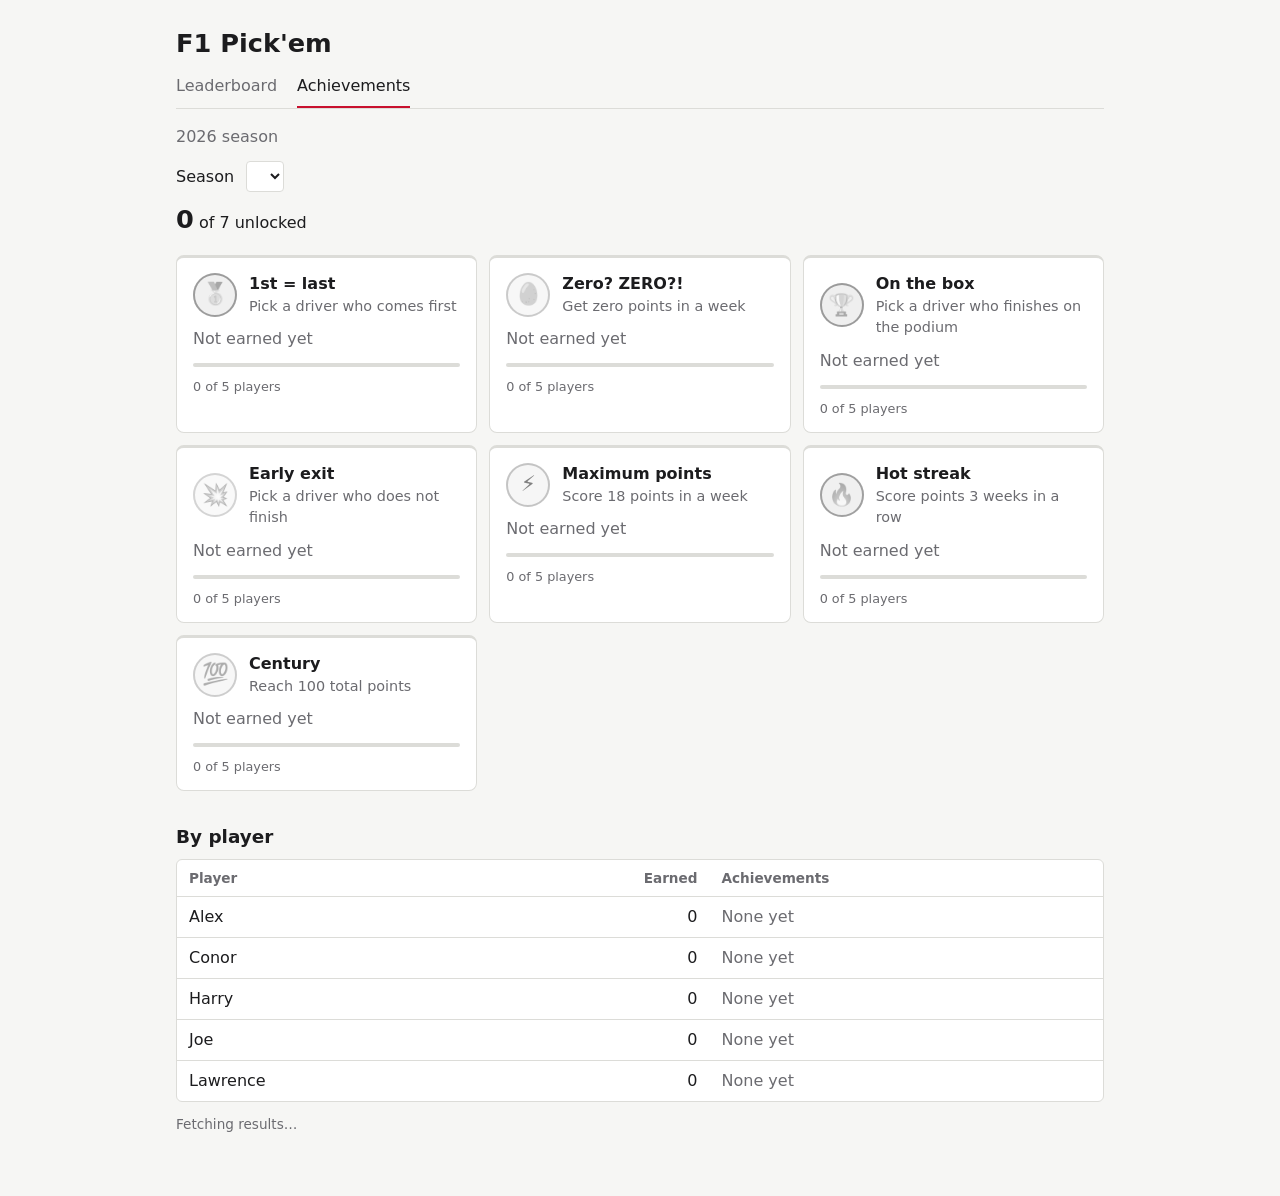
==== achievements.html @ 4f1bf13f "Add files via upload" ====
<!DOCTYPE html>
<html lang="en">
<head>
<meta charset="utf-8">
<meta name="viewport" content="width=device-width, initial-scale=1">
<title>F1 Pick'em Achievements</title>
<link rel="stylesheet" href="style.css">
</head>
<body>
<main>
  <h1>F1 Pick'em</h1>
  <nav>
    <a href="index.html">Leaderboard</a>
    <a href="achievements.html" aria-current="page">Achievements</a>
  </nav>
  <p class="sub" id="sub">Loading…</p>
  <div class="bar" id="bar" hidden>
    <label for="season">Season</label>
    <select id="season"></select>
  </div>

  <div class="summary" id="summary"></div>
  <div id="list"></div>

  <h2>By player</h2>
  <div class="wrap"><table id="byPlayer"></table></div>

  <p class="status" id="status"></p>
</main>

<script src="shared.js"></script>
<script>
let defs = [];
let lastList = '';
const hue = i => Math.round((i * 137.5) % 360);
const iconOf = d => esc(d.icon || (d.name || '?').trim().charAt(0).toUpperCase());

function render(model) {
  const evals = evaluateAchievements(model, defs);
  const total = model.players.length || 1;

  const counts = model.totals.map(t => ({
    player: t.player,
    mine: evals.filter(ev => ev.holders.some(h => h.player === t.player))
  }));
  const best = [...counts].sort((a, b) => b.mine.length - a.mine.length)[0];
  const unlocked = evals.filter(ev => ev.holders.length).length;

  $('summary').innerHTML = evals.length
    ? `<span><strong>${unlocked}</strong> of ${evals.length} unlocked</span>` +
      (best && best.mine.length ? `<span class="pending">Most achievements: ${esc(best.player)} (${best.mine.length})</span>` : '')
    : '';

  const listHtml = evals.length
    ? '<div class="cards">' + evals.map((ev, i) => {
        const n = ev.holders.length;
        const chips = ev.error
          ? `<span class="flag">${esc(ev.error)}</span>`
          : n
            ? ev.holders.map(h => `<span class="chip">${esc(h.player)}${h.at ? ` <small>${esc(h.at)}</small>` : ''}</span>`).join('')
            : '<span class="pending">Not earned yet</span>';
        return `<article class="card ${n ? '' : 'locked'}" style="--h:${hue(i)};--i:${i}">` +
          `<div class="card-top"><div class="badge" aria-hidden="true">${iconOf(ev.def)}</div>` +
          `<div><h3>${esc(ev.def.name)}</h3><p>${esc(ev.def.description || '')}</p></div></div>` +
          `<div class="chips">${chips}</div>` +
          `<div class="meter" aria-hidden="true"><i style="width:${(n / total * 100).toFixed(0)}%"></i></div>` +
          `<div class="meta">${n} of ${total} players</div></article>`;
      }).join('') + '</div>'
    : `<p class="empty">No achievements yet. Add rows to ${FILES.achievements}.</p>`;
  // Only touch the cards when they changed, so progressive loading doesn't replay the entrance.
  if (listHtml !== lastList) { $('list').innerHTML = listHtml; lastList = listHtml; }
  setTimeout(() => document.body.classList.add('seen'), 1000);

  $('byPlayer').innerHTML =
    '<thead><tr><th>Player</th><th class="num">Earned</th><th>Achievements</th></tr></thead><tbody>' +
    counts.map(c =>
      `<tr><td>${esc(c.player)}</td><td class="num">${c.mine.length}</td>` +
      `<td class="chipcell">${c.mine.length ? c.mine.map(ev => `<span class="mini" title="${esc(ev.def.name)}">${iconOf(ev.def)}</span>`).join('') : '<span class="pending">None yet</span>'}</td></tr>`
    ).join('') + '</tbody>';
}

(async function init() {
  try {
    const data = await loadData(['achievements']);
    defs = data.achievements;
    initSeasonSelect(data.picks, season => {
      $('sub').textContent = season + ' season';
      runSeason(season, data, render, setStatus);
    });
  } catch (e) { showFatal(e); }
})();
</script>
</body>
</html>
---- style.css ----
:root {
  --bg: #f6f6f4; --panel: #ffffff; --text: #1c1c1e; --muted: #6b6b70;
  --line: #dcdcd8; --accent: #c8102e; --warn: #9a6700; --warn-bg: #fff4d6; --chip: #eeeeea;
  --good: #1a7f37; --bad: #c62828; --max: #7b3fe4;
}
@media (prefers-color-scheme: dark) {
  :root {
    --bg: #151517; --panel: #1e1e21; --text: #ececee; --muted: #9a9aa0;
    --line: #333338; --accent: #ff4d63; --warn: #f0c040; --warn-bg: #3a3118; --chip: #2a2a2e;
    --good: #4cc26b; --bad: #ff6b6b; --max: #b794f6;
  }
}
* { box-sizing: border-box; }
body { margin: 0; background: var(--bg); color: var(--text);
  font: 16px/1.5 system-ui, -apple-system, "Segoe UI", Roboto, sans-serif; }
main { max-width: 960px; margin: 0 auto; padding: 24px 16px 48px; }
h1 { font-size: 1.6rem; margin: 0 0 4px; }
h2 { font-size: 1.15rem; margin: 32px 0 8px; }
.sub { color: var(--muted); margin: 0 0 12px; }
.hint { color: var(--muted); font-size: .9rem; margin: 0 0 8px; }
:focus-visible { outline: 2px solid var(--accent); outline-offset: 2px; }

nav { display: flex; gap: 20px; margin: 0 0 16px; border-bottom: 1px solid var(--line); }
nav a { padding: 8px 0; color: var(--muted); text-decoration: none; border-bottom: 2px solid transparent; }
nav a[aria-current="page"] { color: var(--text); border-bottom-color: var(--accent); }

.bar { display: flex; gap: 12px; align-items: center; flex-wrap: wrap; margin-bottom: 8px; }
select { font: inherit; padding: 4px 8px; background: var(--panel); color: var(--text);
  border: 1px solid var(--line); border-radius: 4px; }

.wrap { overflow-x: auto; background: var(--panel); border: 1px solid var(--line); border-radius: 6px; }
table { border-collapse: collapse; width: 100%; }
th, td { padding: 8px 12px; text-align: left; border-bottom: 1px solid var(--line); white-space: nowrap; }
tr:last-child td { border-bottom: 0; }
th { font-weight: 600; color: var(--muted); font-size: .85rem; }
th small { display: block; font-weight: 400; }
td.num, th.num { text-align: right; font-variant-numeric: tabular-nums; }
td.rank { width: 3rem; color: var(--muted); }
.lead td { font-weight: 600; }
.lead td.rank { color: var(--accent); }
th.player, td.player { position: sticky; left: 0; background: var(--panel); }

.cell .drv { font-weight: 600; }
.cell .pts { color: var(--muted); margin-left: 6px; font-variant-numeric: tabular-nums; }
.cell .pts.pts-pos { color: var(--good); font-weight: 600; }
.cell .pts.pts-zero { color: var(--bad); font-weight: 600; }
.cell .pts.pts-max { color: var(--max); font-weight: 700; }
.pending { color: var(--muted); }
.flag { background: var(--warn-bg); color: var(--warn); border-radius: 3px; padding: 0 4px; font-size: .85rem; }
.tag { background: var(--chip); color: var(--muted); border-radius: 3px; padding: 0 4px; font-size: .8rem; margin-left: 4px; }
.status { color: var(--muted); font-size: .85rem; margin-top: 12px; }
.error { color: var(--accent); }
.empty { color: var(--muted); padding: 12px; margin: 0; }

.chart { padding: 8px 4px 0; }
.chart svg { display: block; width: 100%; min-width: 560px; height: auto; }
.chart text { fill: var(--muted); font-size: 12px; }
.chart .grid { stroke: var(--line); stroke-width: 1; }
.chart .line { fill: none; stroke-width: 2; }
.legend { display: flex; flex-wrap: wrap; gap: 4px 8px; padding: 4px 12px 12px; }
.legend button { font: inherit; font-size: .9rem; display: inline-flex; align-items: center; gap: 6px;
  background: none; color: var(--text); border: 1px solid var(--line); border-radius: 4px; padding: 2px 8px; cursor: pointer; }
.legend button[aria-pressed="false"] { opacity: .45; text-decoration: line-through; }
.legend i { width: 10px; height: 10px; border-radius: 50%; display: inline-block; }

.summary { display: flex; flex-wrap: wrap; align-items: baseline; gap: 4px 24px; margin: 0 0 16px; }
.summary strong { font-size: 1.6rem; font-variant-numeric: tabular-nums; }
.cards { display: grid; grid-template-columns: repeat(auto-fill, minmax(260px, 1fr)); gap: 12px; }
.card { --c: hsl(var(--h) 65% 48%); display: flex; flex-direction: column; gap: 10px; padding: 14px 16px;
  background: var(--panel); border: 1px solid var(--line); border-top: 3px solid var(--c); border-radius: 8px;
  transition: transform .15s ease; animation: rise .4s ease backwards; animation-delay: calc(var(--i) * 40ms); }
.card:hover { transform: translateY(-2px); }
.card.locked { border-top-color: var(--line); }
.card.locked .badge { filter: grayscale(1); opacity: .55; }
.card-top { display: flex; gap: 12px; align-items: center; }
.card h3 { margin: 0; font-size: 1rem; }
.card p { margin: 0; color: var(--muted); font-size: .9rem; }
.badge { flex: none; width: 44px; height: 44px; border-radius: 50%; display: grid; place-items: center; font-size: 1.35rem;
  background: color-mix(in srgb, var(--c) 16%, transparent); box-shadow: inset 0 0 0 2px var(--c); }
.meter { height: 4px; border-radius: 2px; background: var(--line); overflow: hidden; }
.meter i { display: block; height: 100%; background: var(--c); }
.meta { color: var(--muted); font-size: .8rem; }
.chips { display: flex; flex-wrap: wrap; gap: 6px; min-height: 1.6rem; }
.chip { background: var(--chip); border-radius: 12px; padding: 1px 10px; font-size: .9rem; }
.chip small { color: var(--muted); }
td.chipcell { white-space: normal; }
.mini { display: inline-grid; place-items: center; width: 28px; height: 28px; margin-right: 4px; border-radius: 50%;
  background: var(--chip); font-size: .95rem; }
@keyframes rise { from { opacity: 0; transform: translateY(6px); } to { opacity: 1; transform: none; } }
body.seen .card { animation: none; }
@media (prefers-reduced-motion: reduce) { .card { animation: none; transition: none; } }
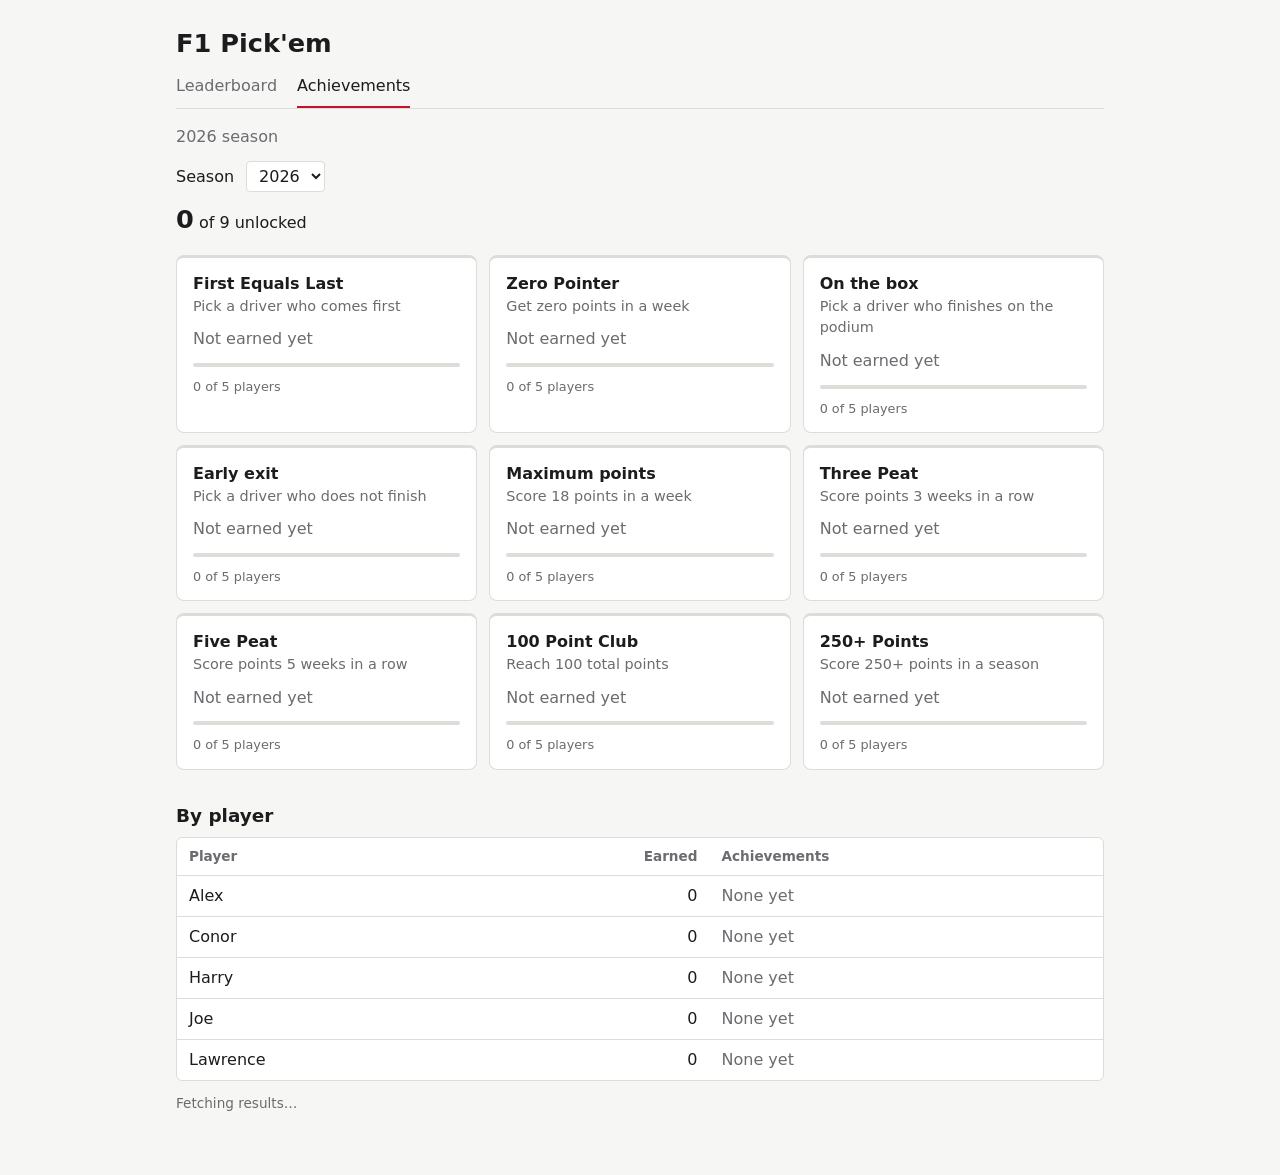
==== commit fde2039e: "Add files via upload" ====
--- a/achievements.html
+++ b/achievements.html
@@ -33,7 +33,6 @@
 let defs = [];
 let lastList = '';
 const hue = i => Math.round((i * 137.5) % 360);
-const iconOf = d => esc(d.icon || (d.name || '?').trim().charAt(0).toUpperCase());
 
 function render(model) {
   const evals = evaluateAchievements(model, defs);
@@ -60,8 +59,7 @@
             ? ev.holders.map(h => `<span class="chip">${esc(h.player)}${h.at ? ` <small>${esc(h.at)}</small>` : ''}</span>`).join('')
             : '<span class="pending">Not earned yet</span>';
         return `<article class="card ${n ? '' : 'locked'}" style="--h:${hue(i)};--i:${i}">` +
-          `<div class="card-top"><div class="badge" aria-hidden="true">${iconOf(ev.def)}</div>` +
-          `<div><h3>${esc(ev.def.name)}</h3><p>${esc(ev.def.description || '')}</p></div></div>` +
+          `<div><h3>${esc(ev.def.name)}</h3><p>${esc(ev.def.description || '')}</p></div>` +
           `<div class="chips">${chips}</div>` +
           `<div class="meter" aria-hidden="true"><i style="width:${(n / total * 100).toFixed(0)}%"></i></div>` +
           `<div class="meta">${n} of ${total} players</div></article>`;
@@ -75,7 +73,7 @@
     '<thead><tr><th>Player</th><th class="num">Earned</th><th>Achievements</th></tr></thead><tbody>' +
     counts.map(c =>
       `<tr><td>${esc(c.player)}</td><td class="num">${c.mine.length}</td>` +
-      `<td class="chipcell">${c.mine.length ? c.mine.map(ev => `<span class="mini" title="${esc(ev.def.name)}">${iconOf(ev.def)}</span>`).join('') : '<span class="pending">None yet</span>'}</td></tr>`
+      `<td class="chipcell">${c.mine.length ? c.mine.map(ev => `<span class="chip">${esc(ev.def.name)}</span>`).join(' ') : '<span class="pending">None yet</span>'}</td></tr>`
     ).join('') + '</tbody>';
 }
 
--- a/style.css
+++ b/style.css
@@ -41,13 +41,15 @@
 th.player, td.player { position: sticky; left: 0; background: var(--panel); }
 
 .cell .drv { font-weight: 600; }
-.cell .pts { color: var(--muted); margin-left: 6px; font-variant-numeric: tabular-nums; }
-.cell .pts.pts-pos { color: var(--good); font-weight: 600; }
-.cell .pts.pts-zero { color: var(--bad); font-weight: 600; }
-.cell .pts.pts-max { color: var(--max); font-weight: 700; }
+.cellrow { display: flex; align-items: center; gap: 6px; }
+.pill { display: inline-block; min-width: 2rem; padding: 0 8px; text-align: center; line-height: 1.5; border-radius: 10px;
+  font-size: .85rem; font-variant-numeric: tabular-nums; color: var(--muted); background: var(--chip); }
+.pill.pts-pos { color: var(--good); font-weight: 600; background: color-mix(in srgb, var(--good) 15%, transparent); }
+.pill.pts-zero { color: var(--bad); font-weight: 600; background: color-mix(in srgb, var(--bad) 15%, transparent); }
+.pill.pts-max { color: var(--max); font-weight: 700; background: color-mix(in srgb, var(--max) 18%, transparent); }
 .pending { color: var(--muted); }
 .flag { background: var(--warn-bg); color: var(--warn); border-radius: 3px; padding: 0 4px; font-size: .85rem; }
-.tag { background: var(--chip); color: var(--muted); border-radius: 3px; padding: 0 4px; font-size: .8rem; margin-left: 4px; }
+.tag { color: var(--muted); border: 1px solid var(--line); border-radius: 4px; padding: 0 5px; font-size: .75rem; line-height: 1.4; }
 .status { color: var(--muted); font-size: .85rem; margin-top: 12px; }
 .error { color: var(--accent); }
 .empty { color: var(--muted); padding: 12px; margin: 0; }
@@ -71,12 +73,8 @@
   transition: transform .15s ease; animation: rise .4s ease backwards; animation-delay: calc(var(--i) * 40ms); }
 .card:hover { transform: translateY(-2px); }
 .card.locked { border-top-color: var(--line); }
-.card.locked .badge { filter: grayscale(1); opacity: .55; }
-.card-top { display: flex; gap: 12px; align-items: center; }
 .card h3 { margin: 0; font-size: 1rem; }
 .card p { margin: 0; color: var(--muted); font-size: .9rem; }
-.badge { flex: none; width: 44px; height: 44px; border-radius: 50%; display: grid; place-items: center; font-size: 1.35rem;
-  background: color-mix(in srgb, var(--c) 16%, transparent); box-shadow: inset 0 0 0 2px var(--c); }
 .meter { height: 4px; border-radius: 2px; background: var(--line); overflow: hidden; }
 .meter i { display: block; height: 100%; background: var(--c); }
 .meta { color: var(--muted); font-size: .8rem; }
@@ -84,8 +82,6 @@
 .chip { background: var(--chip); border-radius: 12px; padding: 1px 10px; font-size: .9rem; }
 .chip small { color: var(--muted); }
 td.chipcell { white-space: normal; }
-.mini { display: inline-grid; place-items: center; width: 28px; height: 28px; margin-right: 4px; border-radius: 50%;
-  background: var(--chip); font-size: .95rem; }
 @keyframes rise { from { opacity: 0; transform: translateY(6px); } to { opacity: 1; transform: none; } }
 body.seen .card { animation: none; }
 @media (prefers-reduced-motion: reduce) { .card { animation: none; transition: none; } }
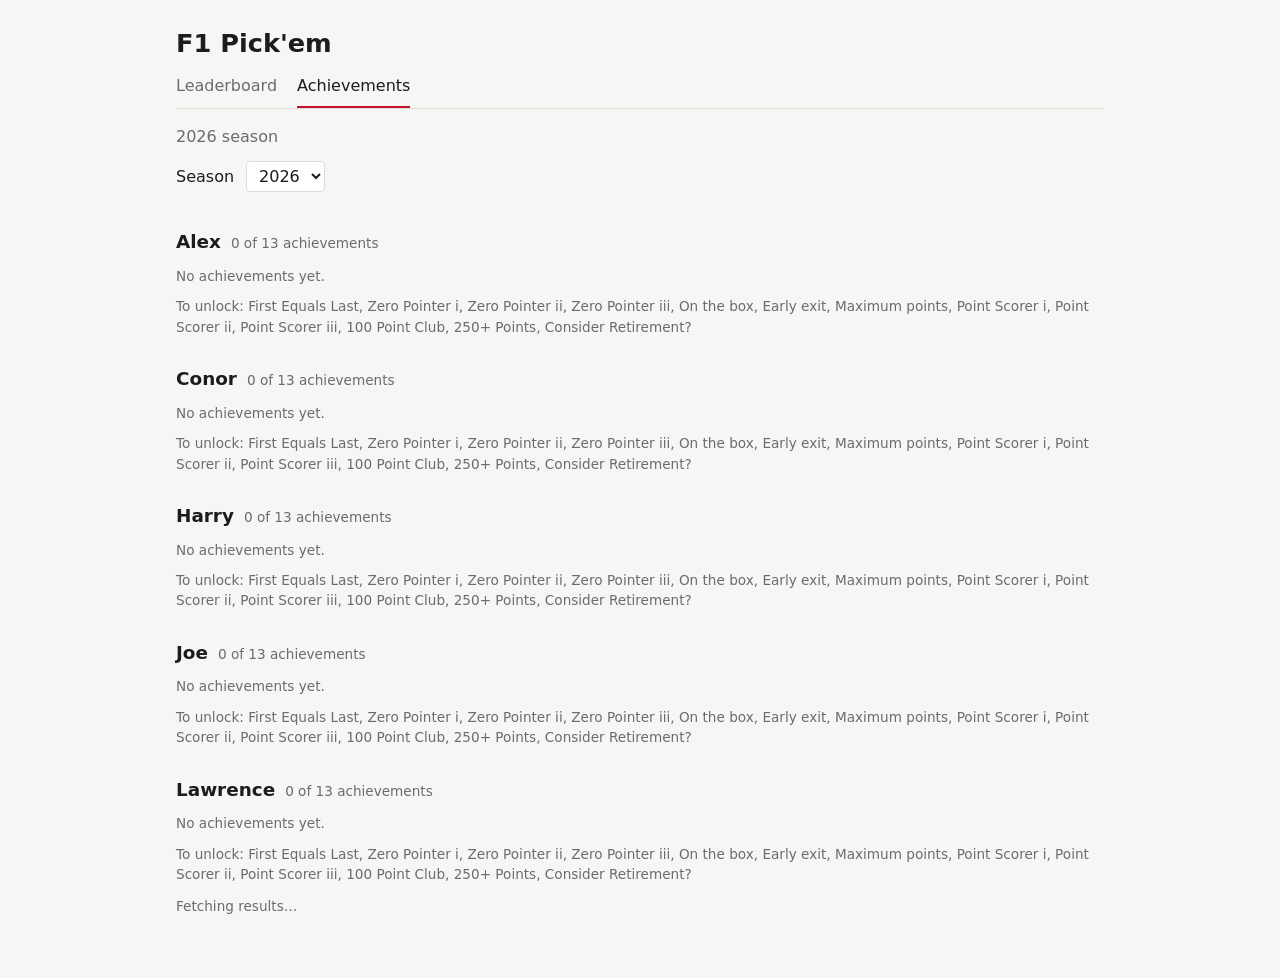
==== commit cc7409ac: "Add files via upload" ====
--- a/achievements.html
+++ b/achievements.html
@@ -22,9 +22,6 @@
   <div class="summary" id="summary"></div>
   <div id="list"></div>
 
-  <h2>By player</h2>
-  <div class="wrap"><table id="byPlayer"></table></div>
-
   <p class="status" id="status"></p>
 </main>
 
@@ -32,49 +29,57 @@
 <script>
 let defs = [];
 let lastList = '';
-const hue = i => Math.round((i * 137.5) % 360);
+
+// Tiers: rows whose names end in a numeral ("First Equals Last I", "... II") form one group, in CSV order.
+// An optional "group" column in achievements.csv overrides this.
+const groupOf = d => (d.group || d.name.replace(/\s+(?:[IVX]{1,6}|\d{1,2})$/, '')).trim();
+const tierClass = (idx, size) => size < 2 ? '' : 'tier-' + Math.min(idx + 1, 4);
 
 function render(model) {
   const evals = evaluateAchievements(model, defs);
-  const total = model.players.length || 1;
+  const groups = new Map();
+  evals.forEach(ev => {
+    const g = groupOf(ev.def);
+    if (!groups.has(g)) groups.set(g, []);
+    groups.get(g).push(ev);
+  });
+  const list = [...groups.entries()].map(([name, tiers]) => ({ name, tiers }));
 
-  const counts = model.totals.map(t => ({
-    player: t.player,
-    mine: evals.filter(ev => ev.holders.some(h => h.player === t.player))
-  }));
-  const best = [...counts].sort((a, b) => b.mine.length - a.mine.length)[0];
-  const unlocked = evals.filter(ev => ev.holders.length).length;
+  // Key to the tier colours
+  const maxTiers = Math.min(4, Math.max(1, ...list.map(g => g.tiers.length)));
+  let key = '';
+  if (maxTiers > 1) {
+    for (let t = 1; t <= maxTiers; t++) key += `<span class="key"><i style="background:var(--tier-${t})"></i>Tier ${t}${t === 4 && list.some(g => g.tiers.length > 4) ? '+' : ''}</span>`;
+    if (list.some(g => g.tiers.length === 1)) key += '<span class="key"><i style="background:var(--tier-single)"></i>No tiers</span>';
+  }
+  const errors = evals.filter(ev => ev.error).map(ev => `<span class="flag">${esc(ev.def.name)}: ${esc(ev.error)}</span>`).join('');
+  $('summary').innerHTML = key + errors;
 
-  $('summary').innerHTML = evals.length
-    ? `<span><strong>${unlocked}</strong> of ${evals.length} unlocked</span>` +
-      (best && best.mine.length ? `<span class="pending">Most achievements: ${esc(best.player)} (${best.mine.length})</span>` : '')
-    : '';
+  const html = list.length
+    ? model.totals.map(t => {
+        const earned = [], todo = [];
+        list.forEach(g => {
+          let top = -1;
+          g.tiers.forEach((ev, i) => { if (ev.holders.some(h => h.player === t.player)) top = i; });
+          if (top < 0) todo.push(g.name);
+          else earned.push({ g, top, ev: g.tiers[top], at: g.tiers[top].holders.find(h => h.player === t.player).at });
+        });
+        const cards = earned.map((e, i) => {
+          const size = e.g.tiers.length;
+          return `<article class="card ${tierClass(e.top, size)}" style="--i:${i}">` +
+            `<h3>${esc(e.ev.def.name)}</h3><p>${esc(e.ev.def.description || '')}</p>` +
+            `<div class="meta">${size > 1 ? `Tier ${e.top + 1} of ${size}` : 'Earned'}${e.at ? ` · ${esc(e.at)}` : ''}</div></article>`;
+        }).join('');
+        return `<section class="player-block"><h2>${esc(t.player)}<small>${earned.length} of ${list.length} achievements</small></h2>` +
+          (cards ? `<div class="cards">${cards}</div>` : '<p class="todo">No achievements yet.</p>') +
+          (todo.length ? `<p class="todo">To unlock: ${todo.map(esc).join(', ')}</p>` : '') +
+          '</section>';
+      }).join('')
+    : `<p class="empty">No achievements yet. Add rows to ${FILES.achievements}.</p>`;
 
-  const listHtml = evals.length
-    ? '<div class="cards">' + evals.map((ev, i) => {
-        const n = ev.holders.length;
-        const chips = ev.error
-          ? `<span class="flag">${esc(ev.error)}</span>`
-          : n
-            ? ev.holders.map(h => `<span class="chip">${esc(h.player)}${h.at ? ` <small>${esc(h.at)}</small>` : ''}</span>`).join('')
-            : '<span class="pending">Not earned yet</span>';
-        return `<article class="card ${n ? '' : 'locked'}" style="--h:${hue(i)};--i:${i}">` +
-          `<div><h3>${esc(ev.def.name)}</h3><p>${esc(ev.def.description || '')}</p></div>` +
-          `<div class="chips">${chips}</div>` +
-          `<div class="meter" aria-hidden="true"><i style="width:${(n / total * 100).toFixed(0)}%"></i></div>` +
-          `<div class="meta">${n} of ${total} players</div></article>`;
-      }).join('') + '</div>'
-    : `<p class="empty">No achievements yet. Add rows to ${FILES.achievements}.</p>`;
   // Only touch the cards when they changed, so progressive loading doesn't replay the entrance.
-  if (listHtml !== lastList) { $('list').innerHTML = listHtml; lastList = listHtml; }
+  if (html !== lastList) { $('list').innerHTML = html; lastList = html; }
   setTimeout(() => document.body.classList.add('seen'), 1000);
-
-  $('byPlayer').innerHTML =
-    '<thead><tr><th>Player</th><th class="num">Earned</th><th>Achievements</th></tr></thead><tbody>' +
-    counts.map(c =>
-      `<tr><td>${esc(c.player)}</td><td class="num">${c.mine.length}</td>` +
-      `<td class="chipcell">${c.mine.length ? c.mine.map(ev => `<span class="chip">${esc(ev.def.name)}</span>`).join(' ') : '<span class="pending">None yet</span>'}</td></tr>`
-    ).join('') + '</tbody>';
 }
 
 (async function init() {
@@ -83,6 +88,7 @@
     defs = data.achievements;
     initSeasonSelect(data.picks, season => {
       $('sub').textContent = season + ' season';
+      lastList = '';
       runSeason(season, data, render, setStatus);
     });
   } catch (e) { showFatal(e); }
--- a/style.css
+++ b/style.css
@@ -2,12 +2,14 @@
   --bg: #f6f6f4; --panel: #ffffff; --text: #1c1c1e; --muted: #6b6b70;
   --line: #dcdcd8; --accent: #c8102e; --warn: #9a6700; --warn-bg: #fff4d6; --chip: #eeeeea;
   --good: #1a7f37; --bad: #c62828; --max: #7b3fe4;
+  --tier-1: #b8743a; --tier-2: #7d8791; --tier-3: #c9971a; --tier-4: #2a9fd6; --tier-single: #5b6cff;
 }
 @media (prefers-color-scheme: dark) {
   :root {
     --bg: #151517; --panel: #1e1e21; --text: #ececee; --muted: #9a9aa0;
     --line: #333338; --accent: #ff4d63; --warn: #f0c040; --warn-bg: #3a3118; --chip: #2a2a2e;
     --good: #4cc26b; --bad: #ff6b6b; --max: #b794f6;
+    --tier-1: #d08a52; --tier-2: #aeb6bf; --tier-3: #e3b341; --tier-4: #4cc2f0; --tier-single: #8c98ff;
   }
 }
 * { box-sizing: border-box; }
@@ -65,23 +67,25 @@
 .legend button[aria-pressed="false"] { opacity: .45; text-decoration: line-through; }
 .legend i { width: 10px; height: 10px; border-radius: 50%; display: inline-block; }
 
-.summary { display: flex; flex-wrap: wrap; align-items: baseline; gap: 4px 24px; margin: 0 0 16px; }
-.summary strong { font-size: 1.6rem; font-variant-numeric: tabular-nums; }
-.cards { display: grid; grid-template-columns: repeat(auto-fill, minmax(260px, 1fr)); gap: 12px; }
-.card { --c: hsl(var(--h) 65% 48%); display: flex; flex-direction: column; gap: 10px; padding: 14px 16px;
-  background: var(--panel); border: 1px solid var(--line); border-top: 3px solid var(--c); border-radius: 8px;
+.summary { display: flex; flex-wrap: wrap; align-items: center; gap: 6px 20px; margin: 0 0 8px; color: var(--muted); font-size: .9rem; }
+.key { display: inline-flex; align-items: center; gap: 6px; }
+.key i { width: 10px; height: 10px; border-radius: 50%; display: inline-block; }
+.player-block { margin-top: 28px; }
+.player-block h2 { display: flex; align-items: baseline; gap: 10px; margin: 0 0 10px; }
+.player-block h2 small { color: var(--muted); font-weight: 400; font-size: .85rem; }
+.todo { color: var(--muted); font-size: .85rem; margin: 10px 0 0; }
+.cards { display: grid; grid-template-columns: repeat(auto-fill, minmax(240px, 1fr)); gap: 12px; }
+.card { --c: var(--tier-single); display: flex; flex-direction: column; gap: 6px; padding: 14px 16px;
+  background: color-mix(in srgb, var(--c) 7%, var(--panel)); border: 1px solid var(--line); border-top: 3px solid var(--c); border-radius: 8px;
   transition: transform .15s ease; animation: rise .4s ease backwards; animation-delay: calc(var(--i) * 40ms); }
 .card:hover { transform: translateY(-2px); }
-.card.locked { border-top-color: var(--line); }
+.card.tier-1 { --c: var(--tier-1); }
+.card.tier-2 { --c: var(--tier-2); }
+.card.tier-3 { --c: var(--tier-3); }
+.card.tier-4 { --c: var(--tier-4); }
 .card h3 { margin: 0; font-size: 1rem; }
-.card p { margin: 0; color: var(--muted); font-size: .9rem; }
-.meter { height: 4px; border-radius: 2px; background: var(--line); overflow: hidden; }
-.meter i { display: block; height: 100%; background: var(--c); }
-.meta { color: var(--muted); font-size: .8rem; }
-.chips { display: flex; flex-wrap: wrap; gap: 6px; min-height: 1.6rem; }
-.chip { background: var(--chip); border-radius: 12px; padding: 1px 10px; font-size: .9rem; }
-.chip small { color: var(--muted); }
-td.chipcell { white-space: normal; }
+.card p { margin: 0; color: var(--muted); font-size: .9rem; flex: 1; }
+.card .meta { color: var(--c); font-size: .8rem; font-weight: 600; }
 @keyframes rise { from { opacity: 0; transform: translateY(6px); } to { opacity: 1; transform: none; } }
 body.seen .card { animation: none; }
 @media (prefers-reduced-motion: reduce) { .card { animation: none; transition: none; } }
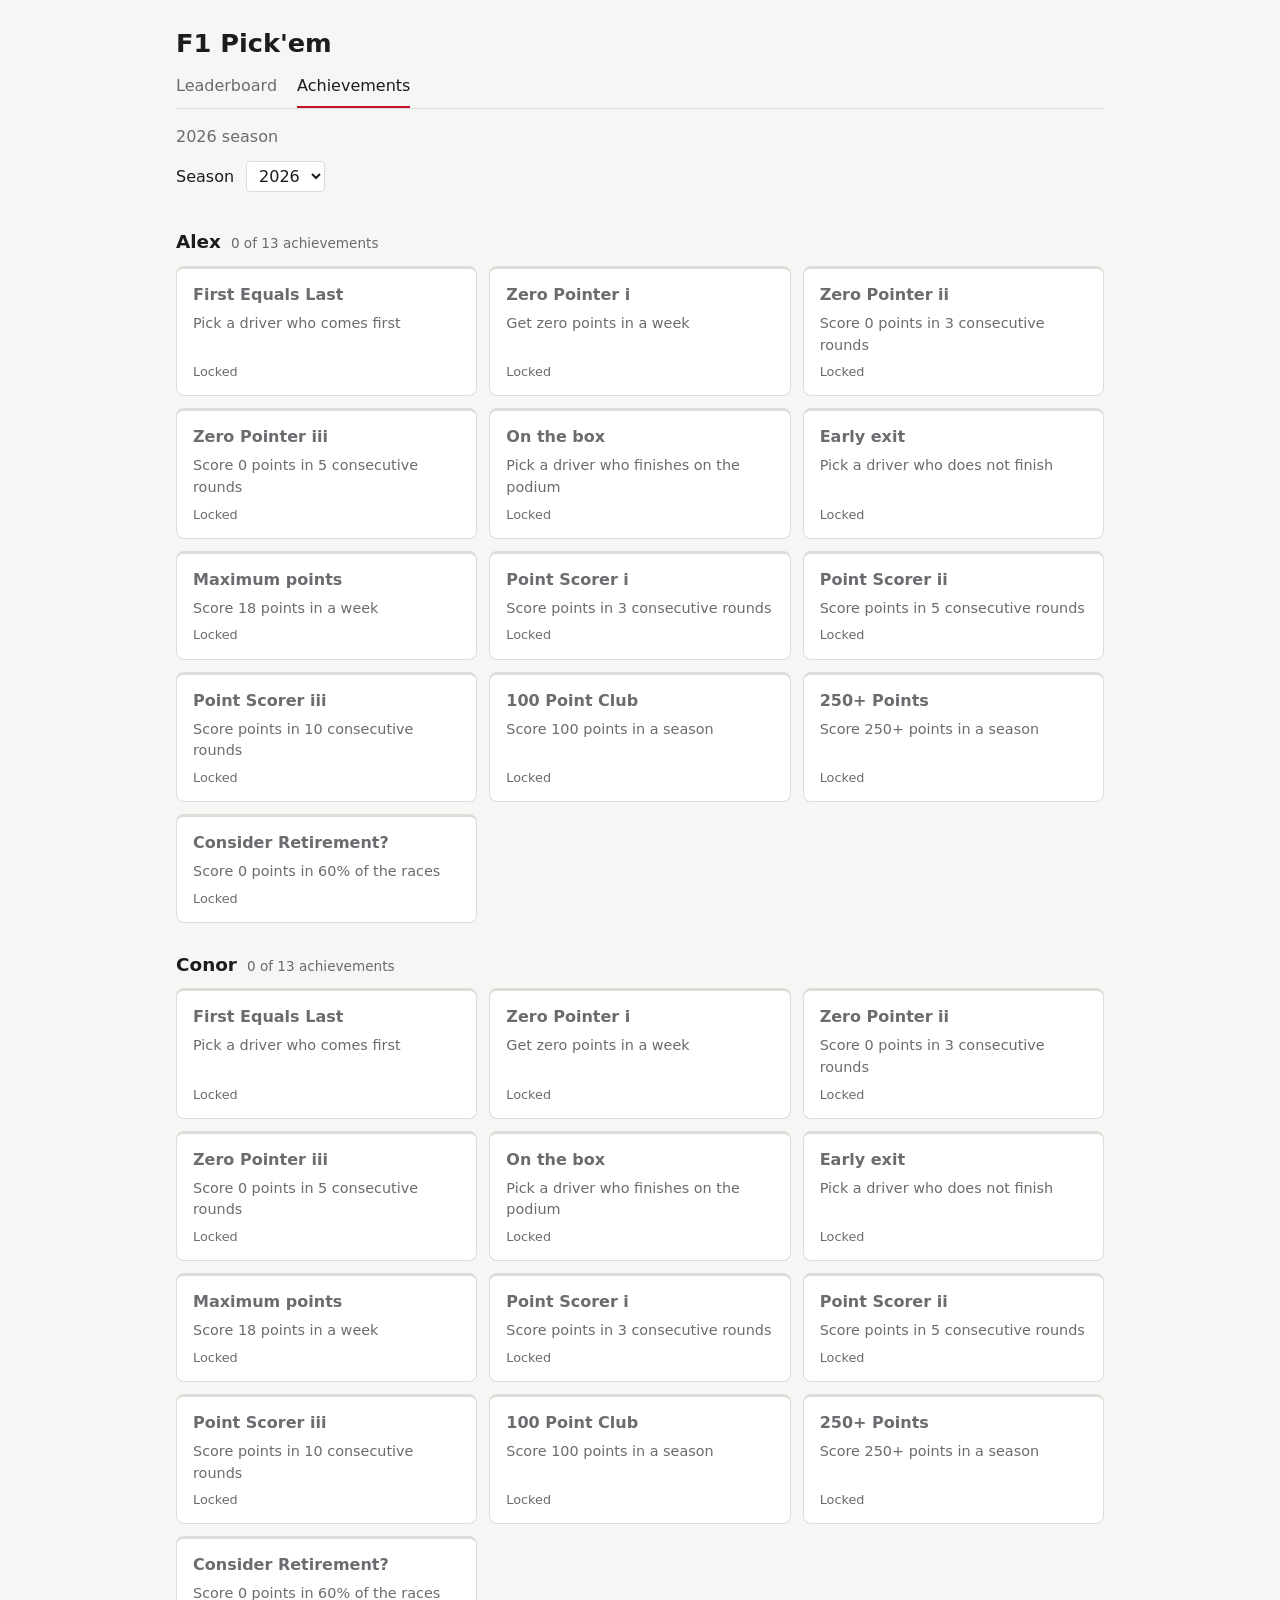
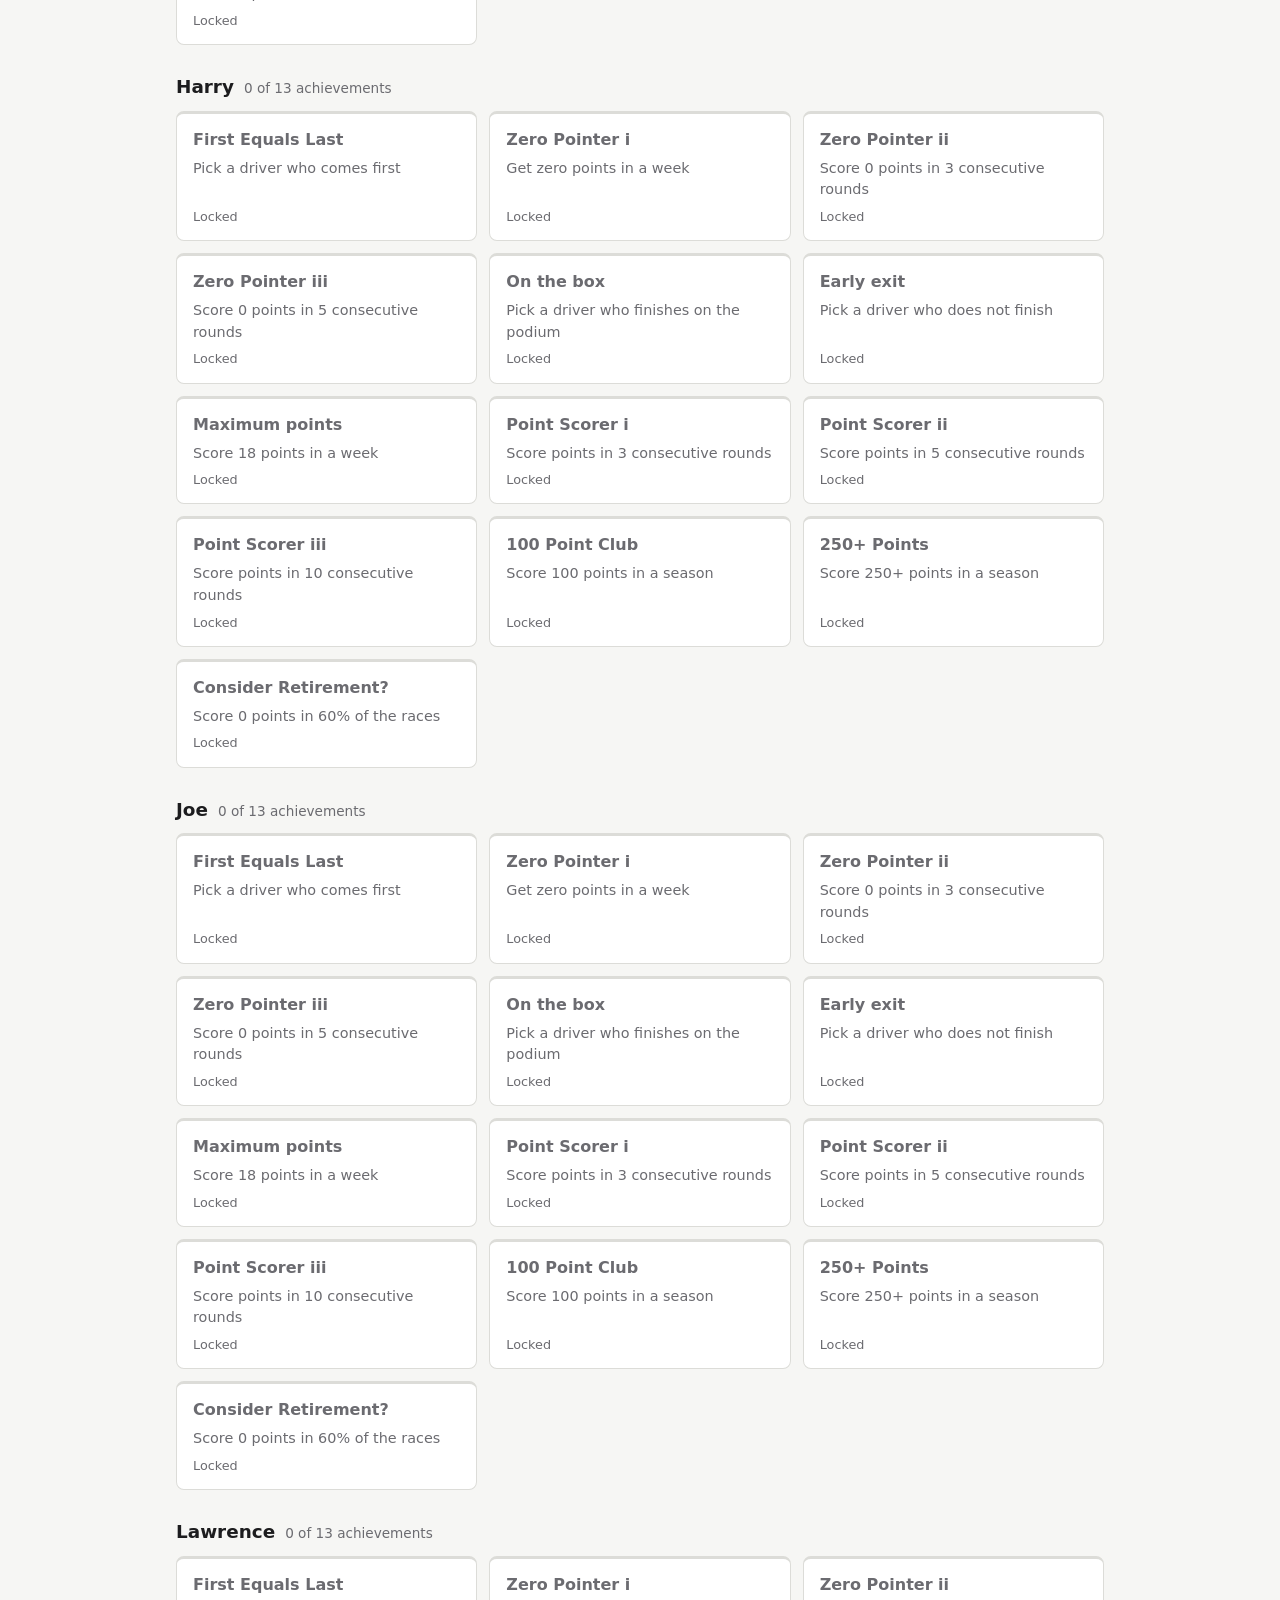
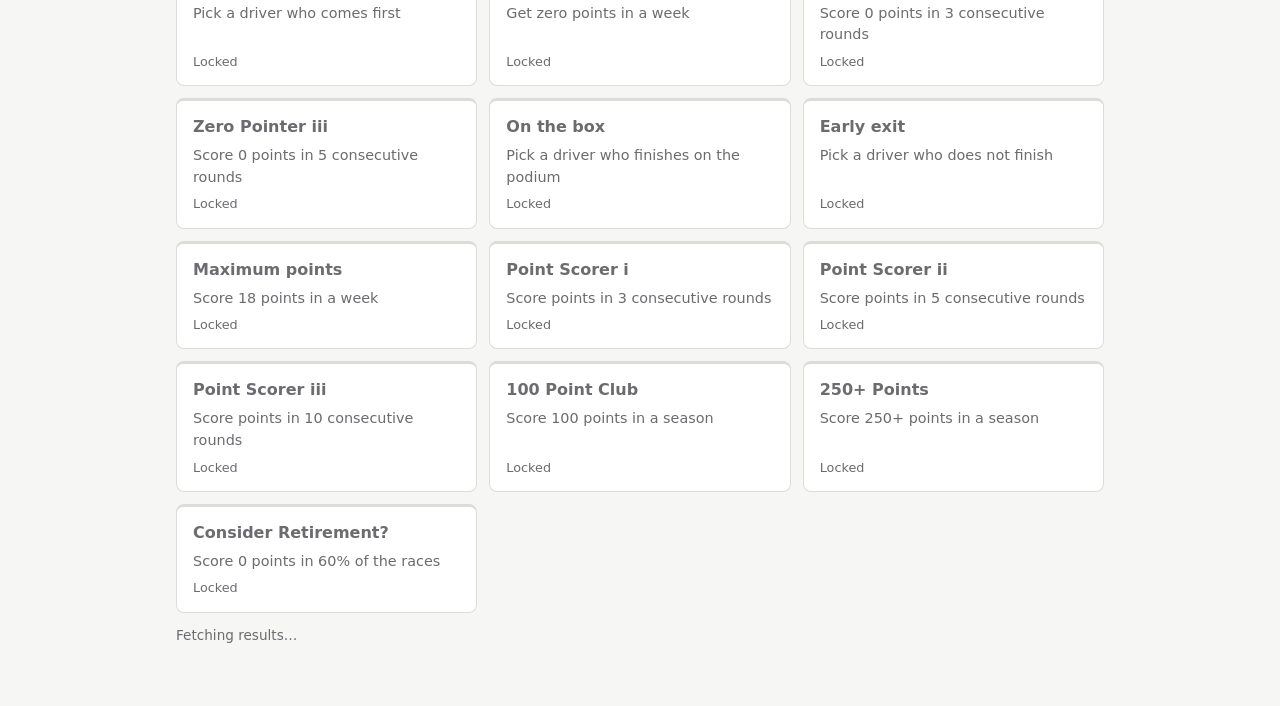
==== commit 1b950d19: "Add files via upload" ====
--- a/achievements.html
+++ b/achievements.html
@@ -30,50 +30,47 @@
 let defs = [];
 let lastList = '';
 
-// Tiers: rows whose names end in a numeral ("First Equals Last I", "... II") form one group, in CSV order.
-// An optional "group" column in achievements.csv overrides this.
-const groupOf = d => (d.group || d.name.replace(/\s+(?:[IVX]{1,6}|\d{1,2})$/, '')).trim();
-const tierClass = (idx, size) => size < 2 ? '' : 'tier-' + Math.min(idx + 1, 4);
+// The "tier" column in achievements.csv sets the card colour: 1-4, or bronze / silver / gold / diamond.
+const TIER_NAMES = ['Bronze', 'Silver', 'Gold', 'Diamond'];
+const TIER_ALIASES = { bronze: 1, silver: 2, gold: 3, diamond: 4, platinum: 4 };
+function tierOf(def) {
+  const v = (def.tier || '').trim().toLowerCase();
+  if (!v) return 0;
+  const n = TIER_ALIASES[v] || Number(v);
+  return n >= 1 ? Math.min(Math.round(n), 4) : 0;
+}
 
 function render(model) {
   const evals = evaluateAchievements(model, defs);
-  const groups = new Map();
-  evals.forEach(ev => {
-    const g = groupOf(ev.def);
-    if (!groups.has(g)) groups.set(g, []);
-    groups.get(g).push(ev);
-  });
-  const list = [...groups.entries()].map(([name, tiers]) => ({ name, tiers }));
 
-  // Key to the tier colours
-  const maxTiers = Math.min(4, Math.max(1, ...list.map(g => g.tiers.length)));
-  let key = '';
-  if (maxTiers > 1) {
-    for (let t = 1; t <= maxTiers; t++) key += `<span class="key"><i style="background:var(--tier-${t})"></i>Tier ${t}${t === 4 && list.some(g => g.tiers.length > 4) ? '+' : ''}</span>`;
-    if (list.some(g => g.tiers.length === 1)) key += '<span class="key"><i style="background:var(--tier-single)"></i>No tiers</span>';
-  }
+  // Key for the tier colours that are actually used
+  const used = [...new Set(evals.map(ev => tierOf(ev.def)))].filter(Boolean).sort();
+  const key = used.map(t => `<span class="key"><i style="background:var(--tier-${t})"></i>${TIER_NAMES[t - 1]}</span>`).join('') +
+    (used.length && evals.some(ev => !tierOf(ev.def)) ? '<span class="key"><i style="background:var(--tier-single)"></i>No tier</span>' : '');
   const errors = evals.filter(ev => ev.error).map(ev => `<span class="flag">${esc(ev.def.name)}: ${esc(ev.error)}</span>`).join('');
   $('summary').innerHTML = key + errors;
 
-  const html = list.length
+  const html = evals.length
     ? model.totals.map(t => {
-        const earned = [], todo = [];
-        list.forEach(g => {
-          let top = -1;
-          g.tiers.forEach((ev, i) => { if (ev.holders.some(h => h.player === t.player)) top = i; });
-          if (top < 0) todo.push(g.name);
-          else earned.push({ g, top, ev: g.tiers[top], at: g.tiers[top].holders.find(h => h.player === t.player).at });
-        });
-        const cards = earned.map((e, i) => {
-          const size = e.g.tiers.length;
-          return `<article class="card ${tierClass(e.top, size)}" style="--i:${i}">` +
-            `<h3>${esc(e.ev.def.name)}</h3><p>${esc(e.ev.def.description || '')}</p>` +
-            `<div class="meta">${size > 1 ? `Tier ${e.top + 1} of ${size}` : 'Earned'}${e.at ? ` · ${esc(e.at)}` : ''}</div></article>`;
+        let earnedCount = 0;
+        const cards = evals.map((ev, i) => {
+          const hit = ev.holders.find(h => h.player === t.player);
+          const tier = tierOf(ev.def);
+          let cls, meta;
+          if (hit) {
+            earnedCount++;
+            cls = tier ? 'tier-' + tier : '';
+            meta = (tier ? TIER_NAMES[tier - 1] : 'Earned') + (hit.at ? ' · ' + hit.at : '');
+          } else {
+            cls = 'locked';
+            meta = 'Locked';
+          }
+          return `<article class="card ${cls}" style="--i:${i}">` +
+            `<h3>${esc(ev.def.name)}</h3><p>${esc(ev.def.description || '')}</p>` +
+            `<div class="meta">${esc(meta)}</div></article>`;
         }).join('');
-        return `<section class="player-block"><h2>${esc(t.player)}<small>${earned.length} of ${list.length} achievements</small></h2>` +
-          (cards ? `<div class="cards">${cards}</div>` : '<p class="todo">No achievements yet.</p>') +
-          (todo.length ? `<p class="todo">To unlock: ${todo.map(esc).join(', ')}</p>` : '') +
-          '</section>';
+        return `<section class="player-block"><h2>${esc(t.player)}<small>${earnedCount} of ${evals.length} achievements</small></h2>` +
+          `<div class="cards">${cards}</div></section>`;
       }).join('')
     : `<p class="empty">No achievements yet. Add rows to ${FILES.achievements}.</p>`;
 
--- a/style.css
+++ b/style.css
@@ -73,7 +73,6 @@
 .player-block { margin-top: 28px; }
 .player-block h2 { display: flex; align-items: baseline; gap: 10px; margin: 0 0 10px; }
 .player-block h2 small { color: var(--muted); font-weight: 400; font-size: .85rem; }
-.todo { color: var(--muted); font-size: .85rem; margin: 10px 0 0; }
 .cards { display: grid; grid-template-columns: repeat(auto-fill, minmax(240px, 1fr)); gap: 12px; }
 .card { --c: var(--tier-single); display: flex; flex-direction: column; gap: 6px; padding: 14px 16px;
   background: color-mix(in srgb, var(--c) 7%, var(--panel)); border: 1px solid var(--line); border-top: 3px solid var(--c); border-radius: 8px;
@@ -83,6 +82,10 @@
 .card.tier-2 { --c: var(--tier-2); }
 .card.tier-3 { --c: var(--tier-3); }
 .card.tier-4 { --c: var(--tier-4); }
+.card.locked { --c: var(--line); background: var(--panel); }
+.card.locked:hover { transform: none; }
+.card.locked h3 { color: var(--muted); }
+.card.locked .meta { color: var(--muted); font-weight: 400; }
 .card h3 { margin: 0; font-size: 1rem; }
 .card p { margin: 0; color: var(--muted); font-size: .9rem; flex: 1; }
 .card .meta { color: var(--c); font-size: .8rem; font-weight: 600; }
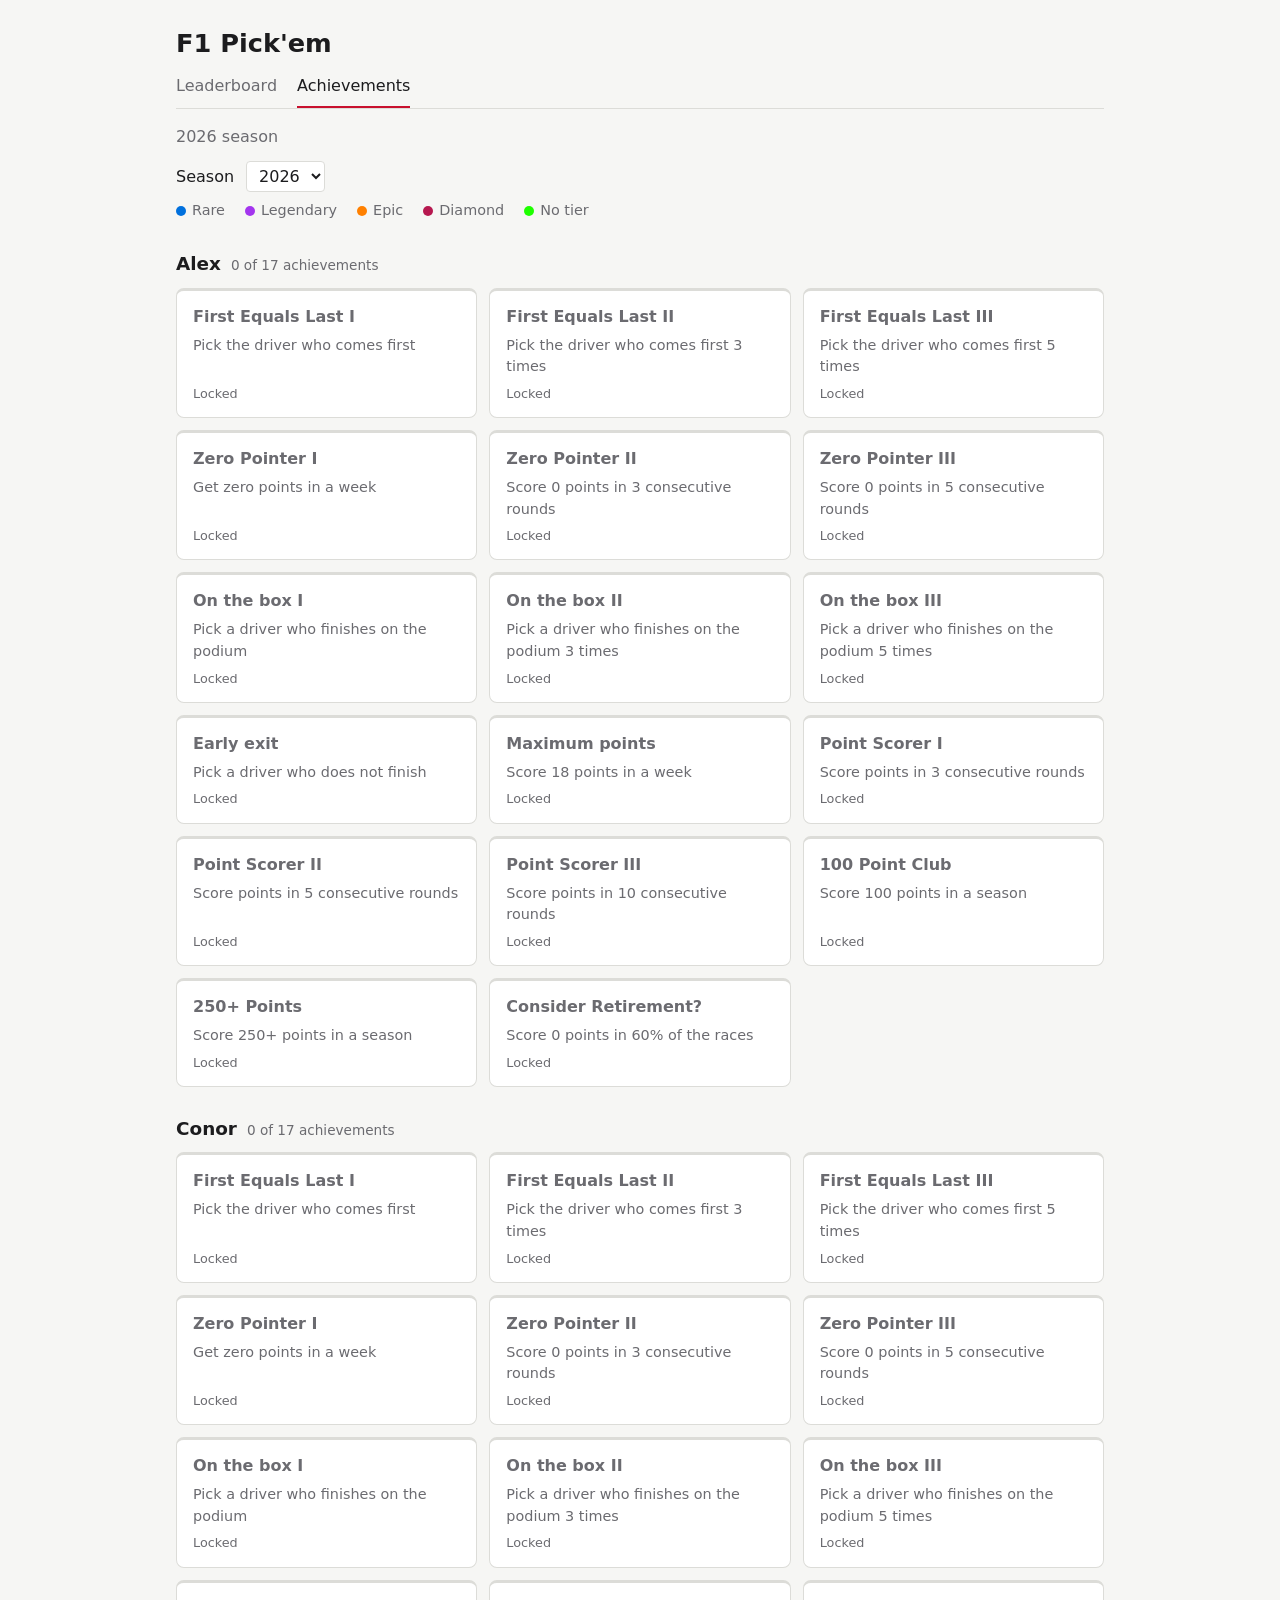
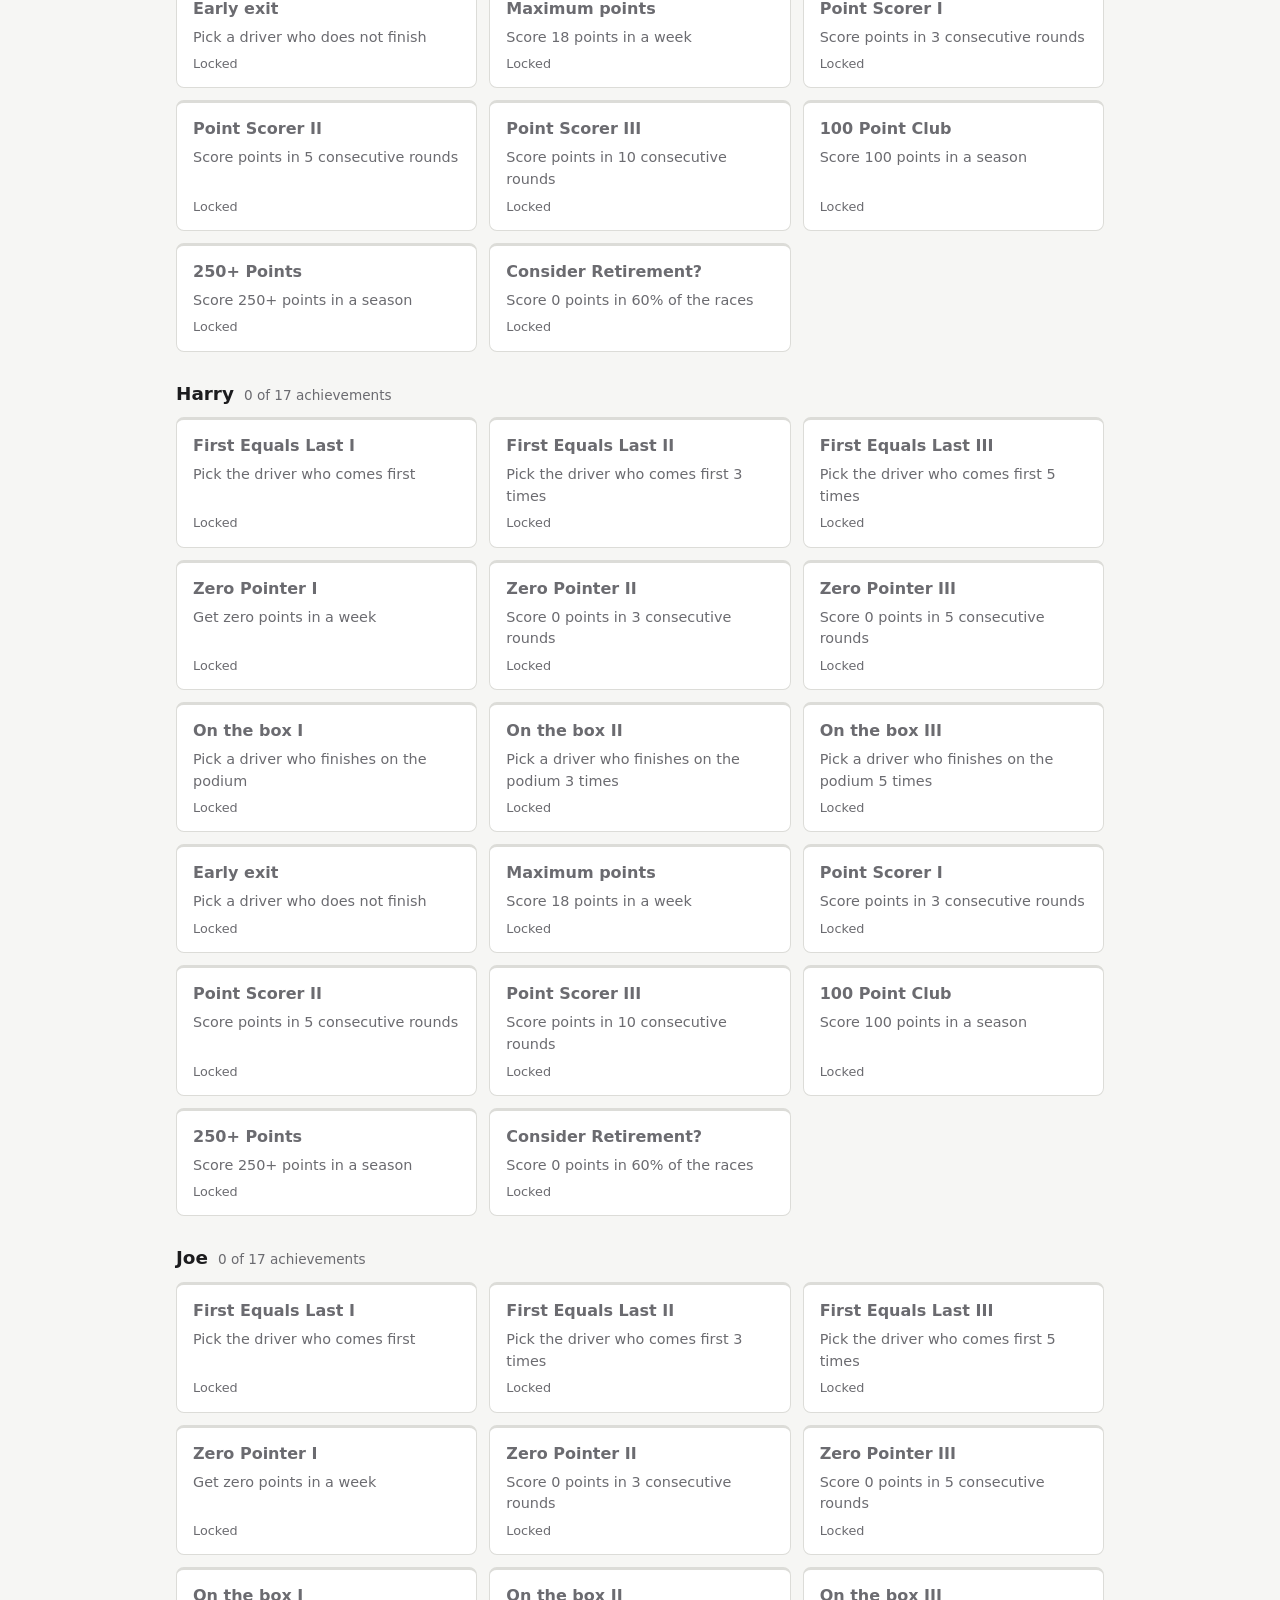
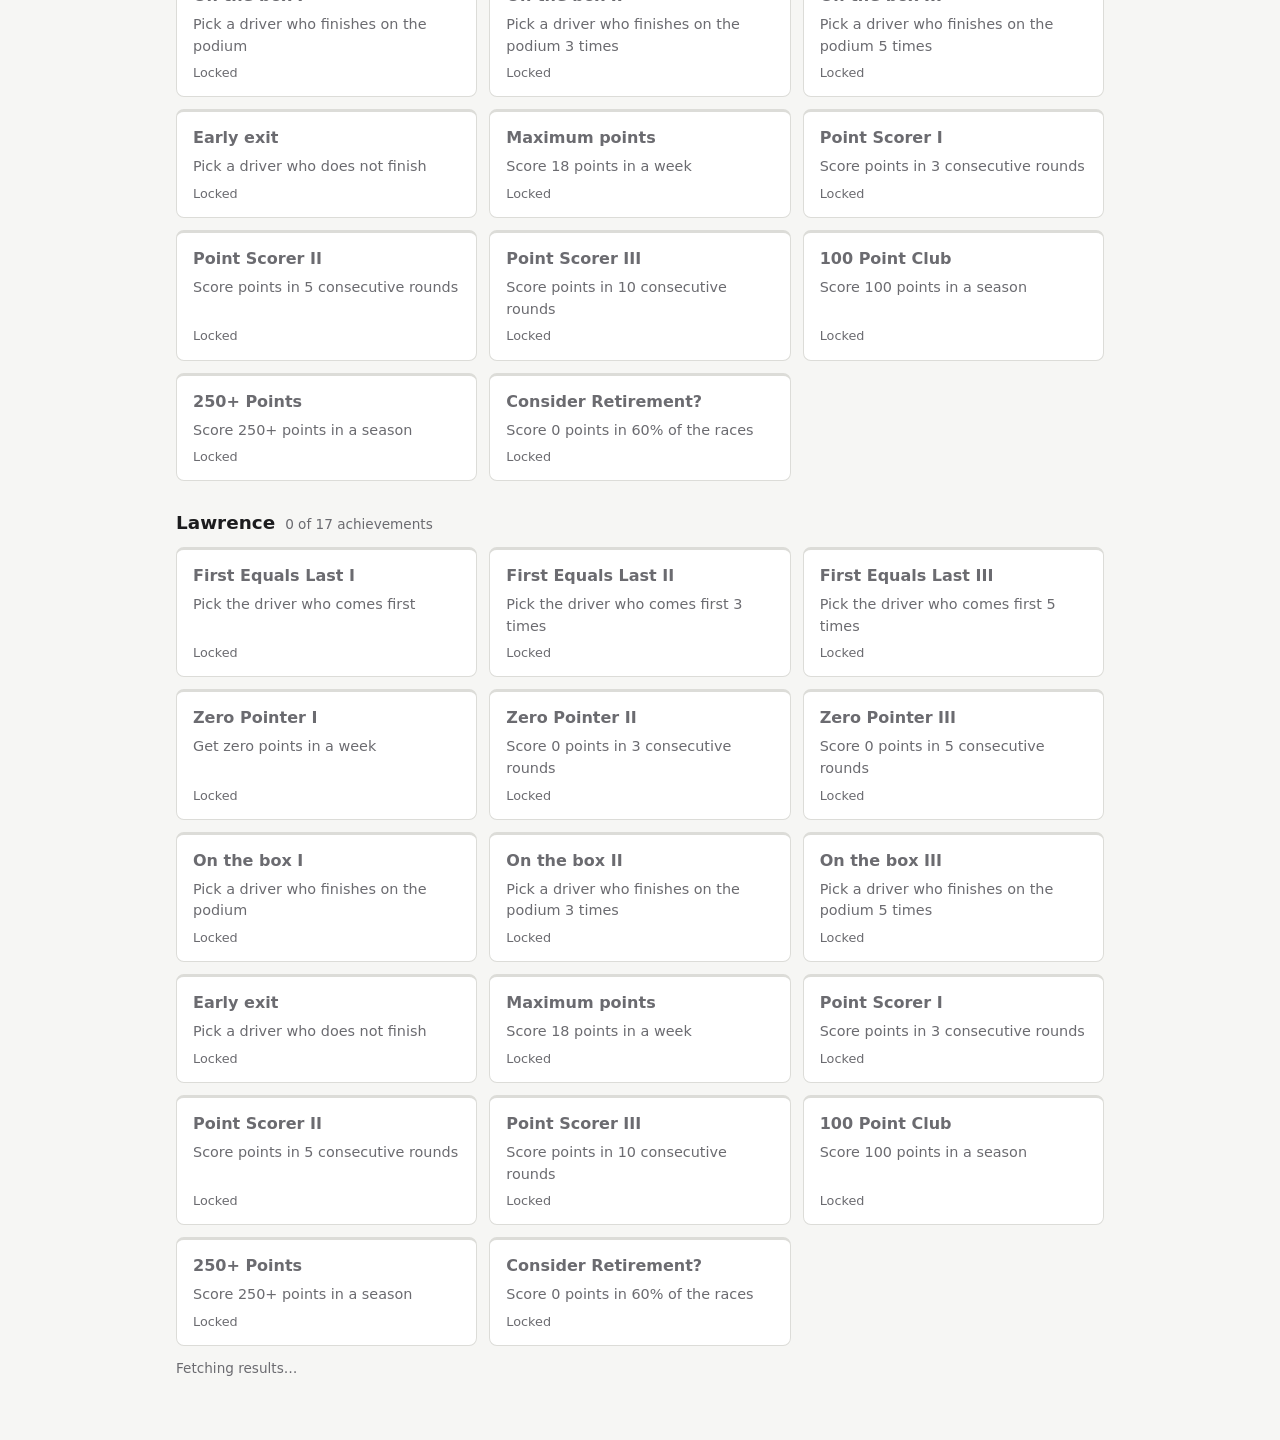
==== commit a53d20bd: "Change tier names from Bronze/Silver/Gold to Rare/Legendary/Epic" ====
--- a/achievements.html
+++ b/achievements.html
@@ -31,7 +31,7 @@
 let lastList = '';
 
 // The "tier" column in achievements.csv sets the card colour: 1-4, or bronze / silver / gold / diamond.
-const TIER_NAMES = ['Bronze', 'Silver', 'Gold', 'Diamond'];
+const TIER_NAMES = ['Rare', 'Legendary', 'Epic', 'Diamond'];
 const TIER_ALIASES = { bronze: 1, silver: 2, gold: 3, diamond: 4, platinum: 4 };
 function tierOf(def) {
   const v = (def.tier || '').trim().toLowerCase();
--- a/style.css
+++ b/style.css
@@ -2,14 +2,14 @@
   --bg: #f6f6f4; --panel: #ffffff; --text: #1c1c1e; --muted: #6b6b70;
   --line: #dcdcd8; --accent: #c8102e; --warn: #9a6700; --warn-bg: #fff4d6; --chip: #eeeeea;
   --good: #1a7f37; --bad: #c62828; --max: #7b3fe4;
-  --tier-1: #b8743a; --tier-2: #7d8791; --tier-3: #c9971a; --tier-4: #2a9fd6; --tier-single: #5b6cff;
+  --tier-1: #0070dd; --tier-2: #a335ee; --tier-3: #ff8000; --tier-4: #B6184F; --tier-single: #1EFF00;
 }
 @media (prefers-color-scheme: dark) {
   :root {
     --bg: #151517; --panel: #1e1e21; --text: #ececee; --muted: #9a9aa0;
     --line: #333338; --accent: #ff4d63; --warn: #f0c040; --warn-bg: #3a3118; --chip: #2a2a2e;
     --good: #4cc26b; --bad: #ff6b6b; --max: #b794f6;
-    --tier-1: #d08a52; --tier-2: #aeb6bf; --tier-3: #e3b341; --tier-4: #4cc2f0; --tier-single: #8c98ff;
+    --tier-1: #0070dd; --tier-2: #a335ee; --tier-3: #ff8000; --tier-4: #B6184F; --tier-single: #1EFF00;
   }
 }
 * { box-sizing: border-box; }
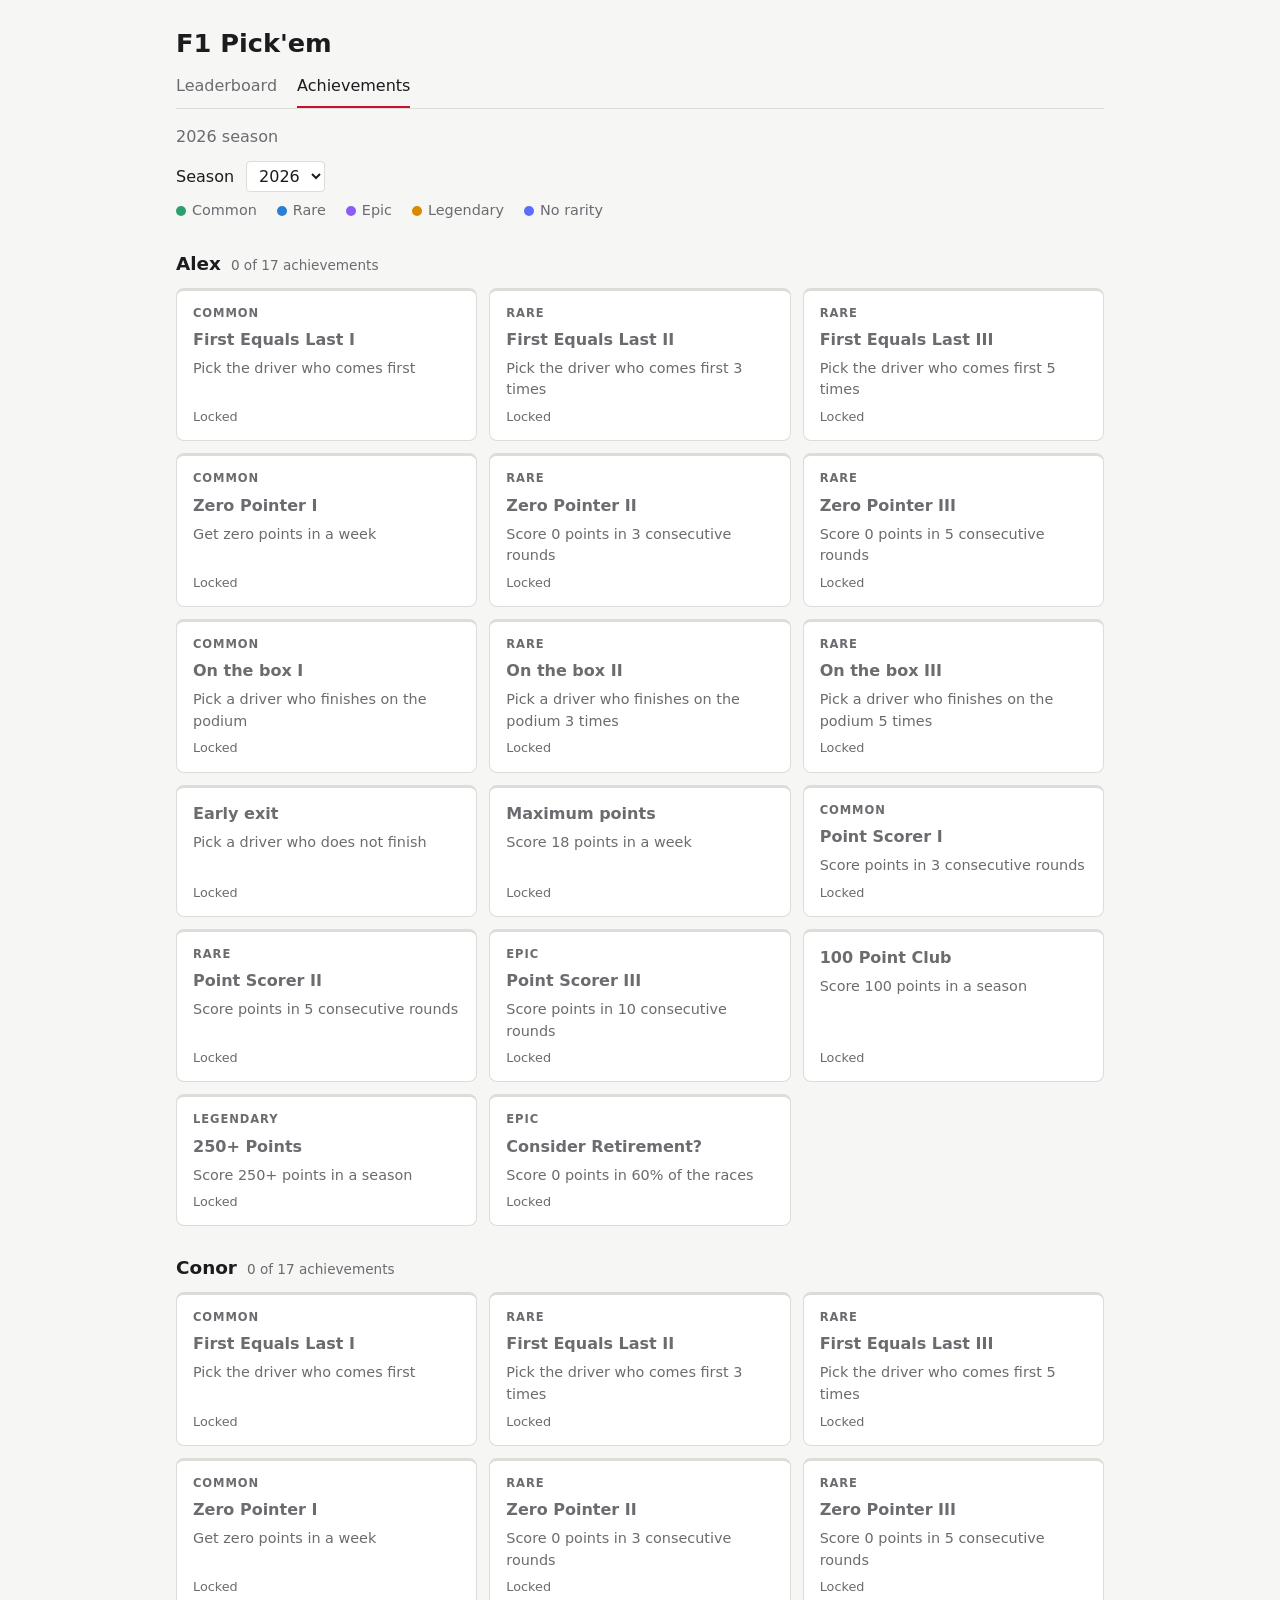
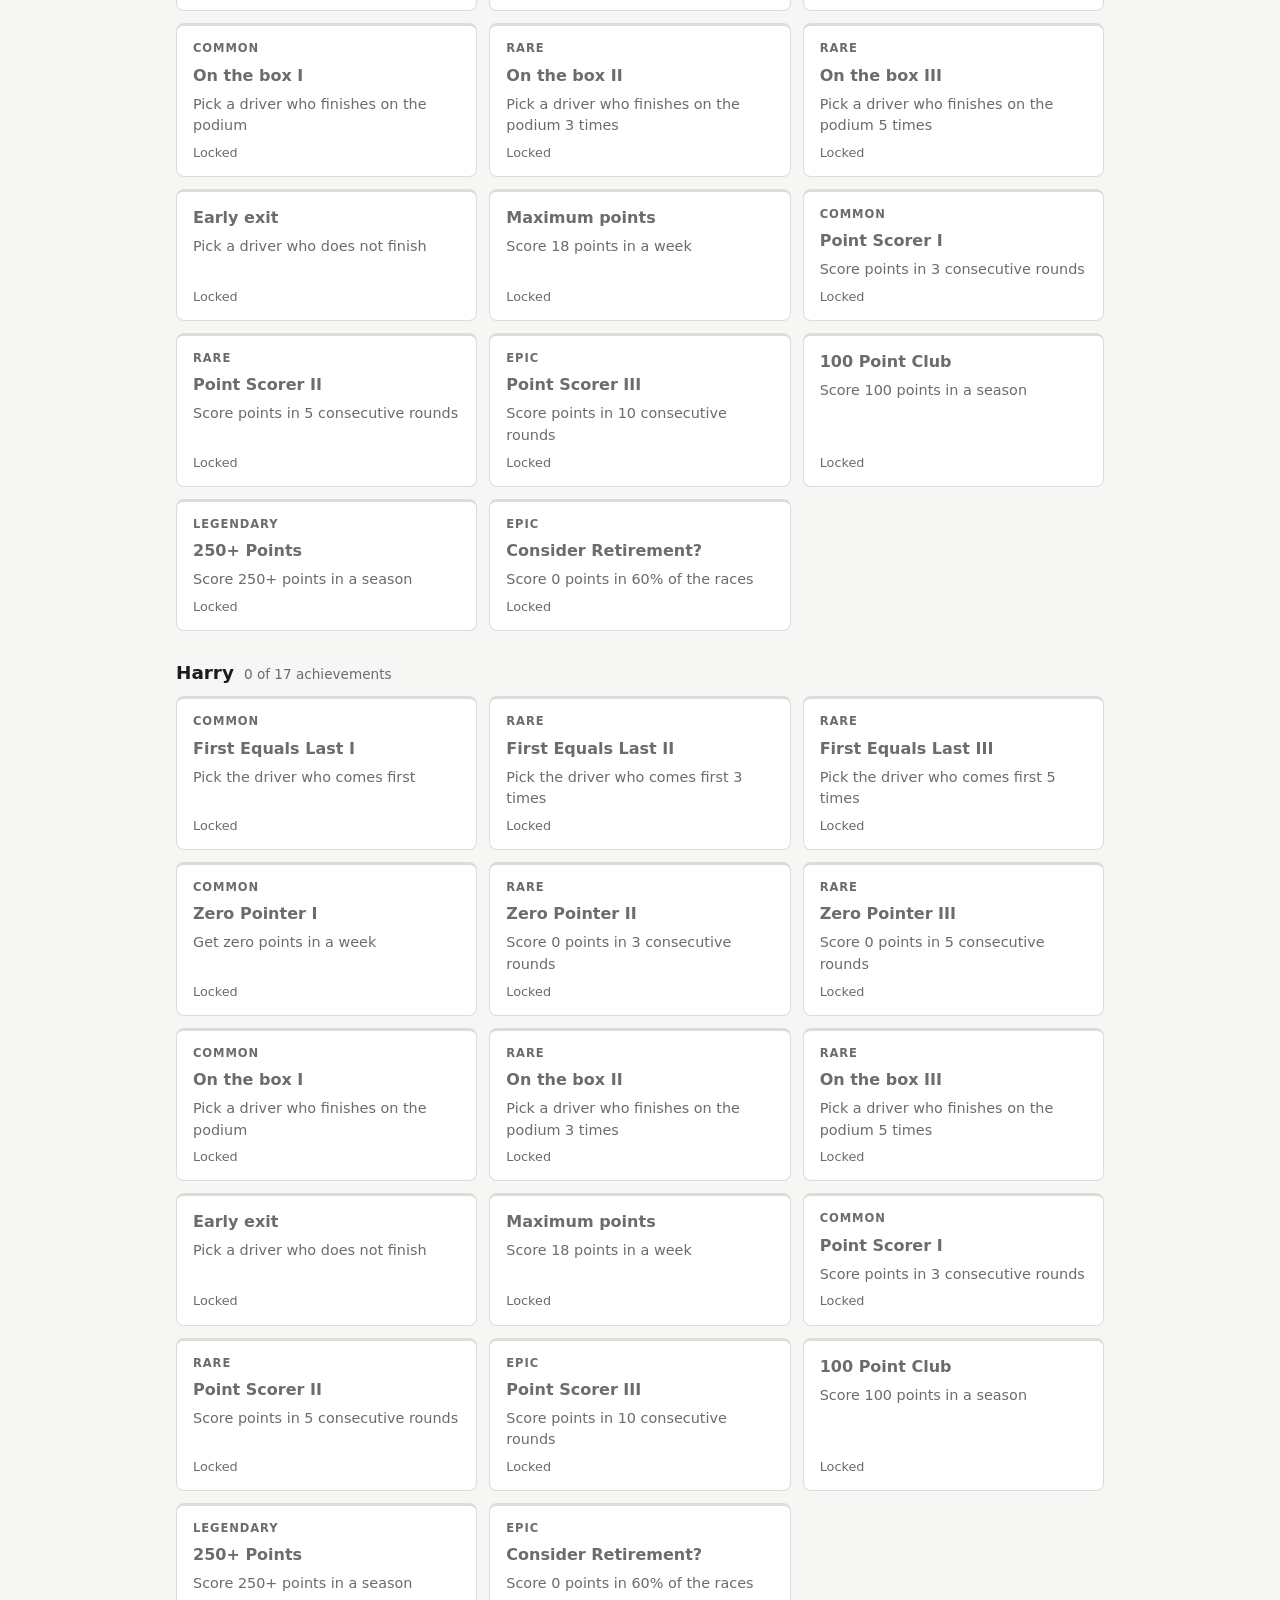
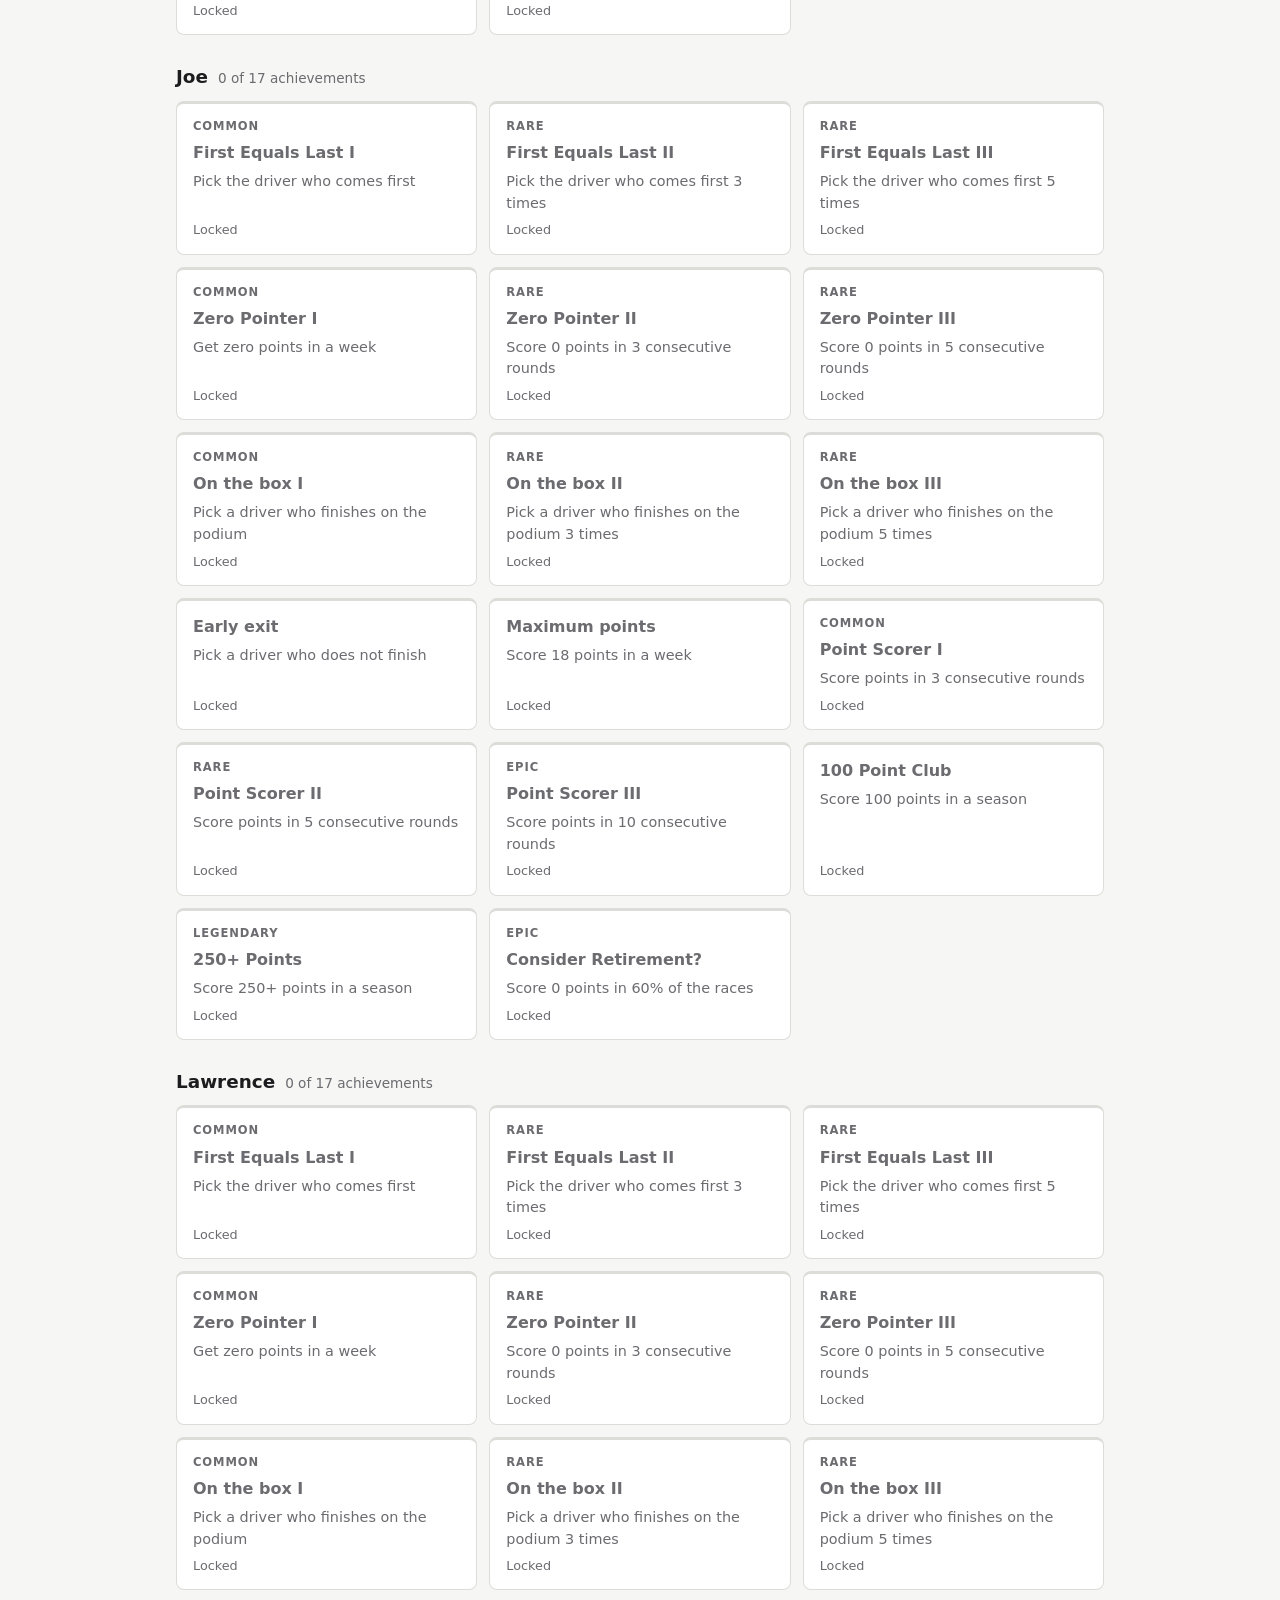
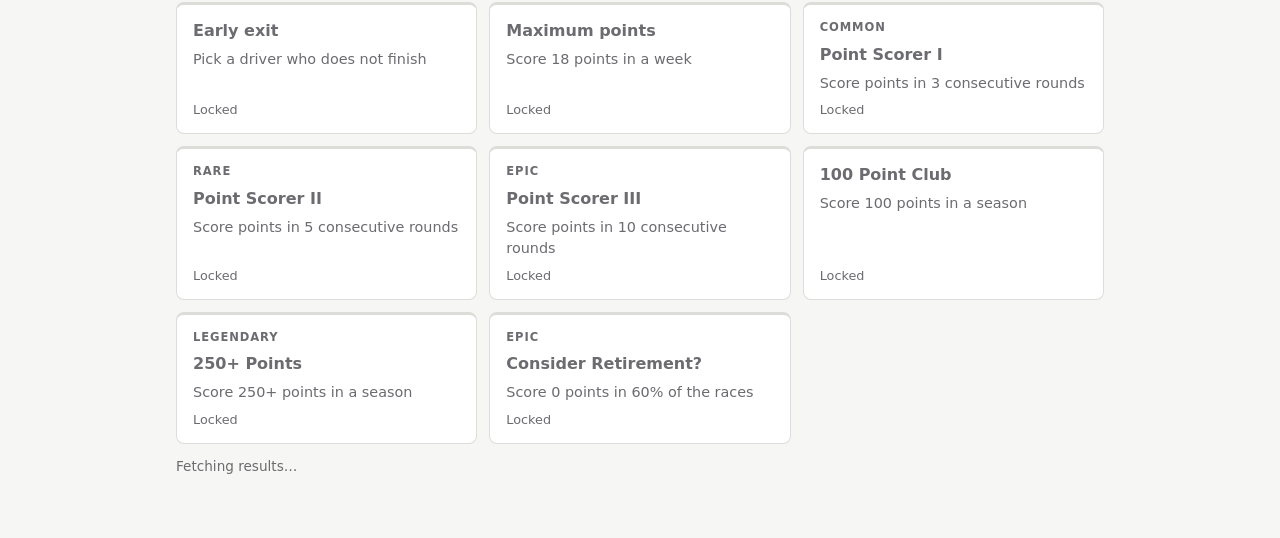
==== commit 9bcf38d0: "Add files via upload" ====
--- a/achievements.html
+++ b/achievements.html
@@ -30,15 +30,16 @@
 let defs = [];
 let lastList = '';
 
-// The "tier" column in achievements.csv sets the card colour: 1-4, or bronze / silver / gold / diamond.
-const TIER_NAMES = ['Rare', 'Legendary', 'Epic', 'Diamond'];
-const TIER_ALIASES = { bronze: 1, silver: 2, gold: 3, diamond: 4, platinum: 4 };
+// The "tier" column in achievements.csv is the rarity: common, rare, epic or legendary (1-4 also works).
+const TIER_NAMES = ['Common', 'Rare', 'Epic', 'Legendary'];
+const TIER_ALIASES = { common: 1, rare: 2, epic: 3, legendary: 4 };
 function tierOf(def) {
   const v = (def.tier || '').trim().toLowerCase();
   if (!v) return 0;
   const n = TIER_ALIASES[v] || Number(v);
   return n >= 1 ? Math.min(Math.round(n), 4) : 0;
 }
+const badTier = def => !!(def.tier || '').trim() && !tierOf(def);
 
 function render(model) {
   const evals = evaluateAchievements(model, defs);
@@ -46,8 +47,9 @@
   // Key for the tier colours that are actually used
   const used = [...new Set(evals.map(ev => tierOf(ev.def)))].filter(Boolean).sort();
   const key = used.map(t => `<span class="key"><i style="background:var(--tier-${t})"></i>${TIER_NAMES[t - 1]}</span>`).join('') +
-    (used.length && evals.some(ev => !tierOf(ev.def)) ? '<span class="key"><i style="background:var(--tier-single)"></i>No tier</span>' : '');
-  const errors = evals.filter(ev => ev.error).map(ev => `<span class="flag">${esc(ev.def.name)}: ${esc(ev.error)}</span>`).join('');
+    (used.length && evals.some(ev => !tierOf(ev.def)) ? '<span class="key"><i style="background:var(--tier-single)"></i>No rarity</span>' : '');
+  const errors = evals.filter(ev => ev.error || badTier(ev.def))
+    .map(ev => `<span class="flag">${esc(ev.def.name)}: ${esc(ev.error || 'unknown tier "' + ev.def.tier + '"')}</span>`).join('');
   $('summary').innerHTML = key + errors;
 
   const html = evals.length
@@ -60,12 +62,13 @@
           if (hit) {
             earnedCount++;
             cls = tier ? 'tier-' + tier : '';
-            meta = (tier ? TIER_NAMES[tier - 1] : 'Earned') + (hit.at ? ' · ' + hit.at : '');
+            meta = 'Earned' + (hit.at ? ' - ' + hit.at : '');
           } else {
             cls = 'locked';
             meta = 'Locked';
           }
           return `<article class="card ${cls}" style="--i:${i}">` +
+            (tier ? `<div class="rarity">${TIER_NAMES[tier - 1]}</div>` : '') +
             `<h3>${esc(ev.def.name)}</h3><p>${esc(ev.def.description || '')}</p>` +
             `<div class="meta">${esc(meta)}</div></article>`;
         }).join('');
--- a/style.css
+++ b/style.css
@@ -2,14 +2,14 @@
   --bg: #f6f6f4; --panel: #ffffff; --text: #1c1c1e; --muted: #6b6b70;
   --line: #dcdcd8; --accent: #c8102e; --warn: #9a6700; --warn-bg: #fff4d6; --chip: #eeeeea;
   --good: #1a7f37; --bad: #c62828; --max: #7b3fe4;
-  --tier-1: #0070dd; --tier-2: #a335ee; --tier-3: #ff8000; --tier-4: #B6184F; --tier-single: #1EFF00;
+  --tier-1: #2f9e6f; --tier-2: #2a7fd6; --tier-3: #8b5cf6; --tier-4: #d98a00; --tier-single: #5b6cff;
 }
 @media (prefers-color-scheme: dark) {
   :root {
     --bg: #151517; --panel: #1e1e21; --text: #ececee; --muted: #9a9aa0;
     --line: #333338; --accent: #ff4d63; --warn: #f0c040; --warn-bg: #3a3118; --chip: #2a2a2e;
     --good: #4cc26b; --bad: #ff6b6b; --max: #b794f6;
-    --tier-1: #0070dd; --tier-2: #a335ee; --tier-3: #ff8000; --tier-4: #B6184F; --tier-single: #1EFF00;
+    --tier-1: #4cc28f; --tier-2: #5aa2f0; --tier-3: #b794f6; --tier-4: #f0b429; --tier-single: #8c98ff;
   }
 }
 * { box-sizing: border-box; }
@@ -85,10 +85,11 @@
 .card.locked { --c: var(--line); background: var(--panel); }
 .card.locked:hover { transform: none; }
 .card.locked h3 { color: var(--muted); }
-.card.locked .meta { color: var(--muted); font-weight: 400; }
+.card.locked .rarity { color: var(--muted); }
 .card h3 { margin: 0; font-size: 1rem; }
 .card p { margin: 0; color: var(--muted); font-size: .9rem; flex: 1; }
-.card .meta { color: var(--c); font-size: .8rem; font-weight: 600; }
+.card .rarity { color: var(--c); font-size: .72rem; font-weight: 700; letter-spacing: .08em; text-transform: uppercase; }
+.card .meta { color: var(--muted); font-size: .8rem; }
 @keyframes rise { from { opacity: 0; transform: translateY(6px); } to { opacity: 1; transform: none; } }
 body.seen .card { animation: none; }
 @media (prefers-reduced-motion: reduce) { .card { animation: none; transition: none; } }
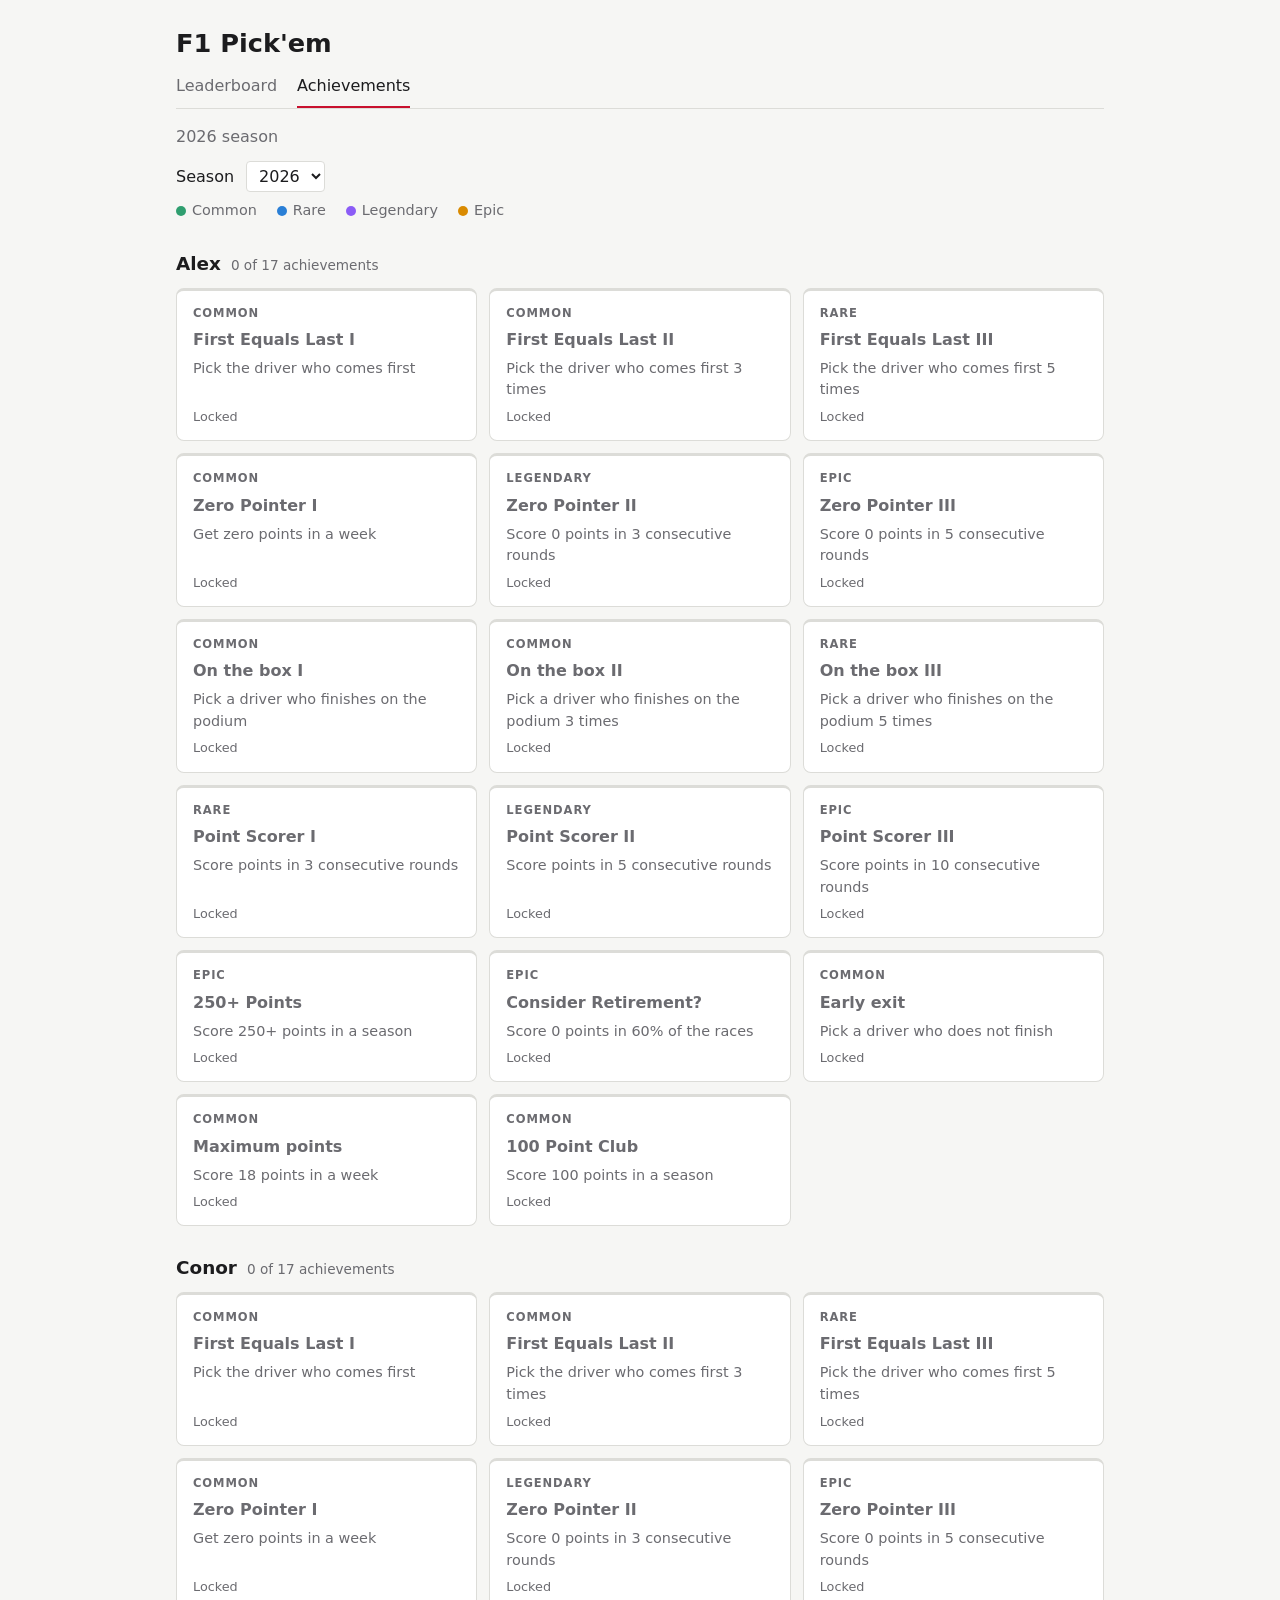
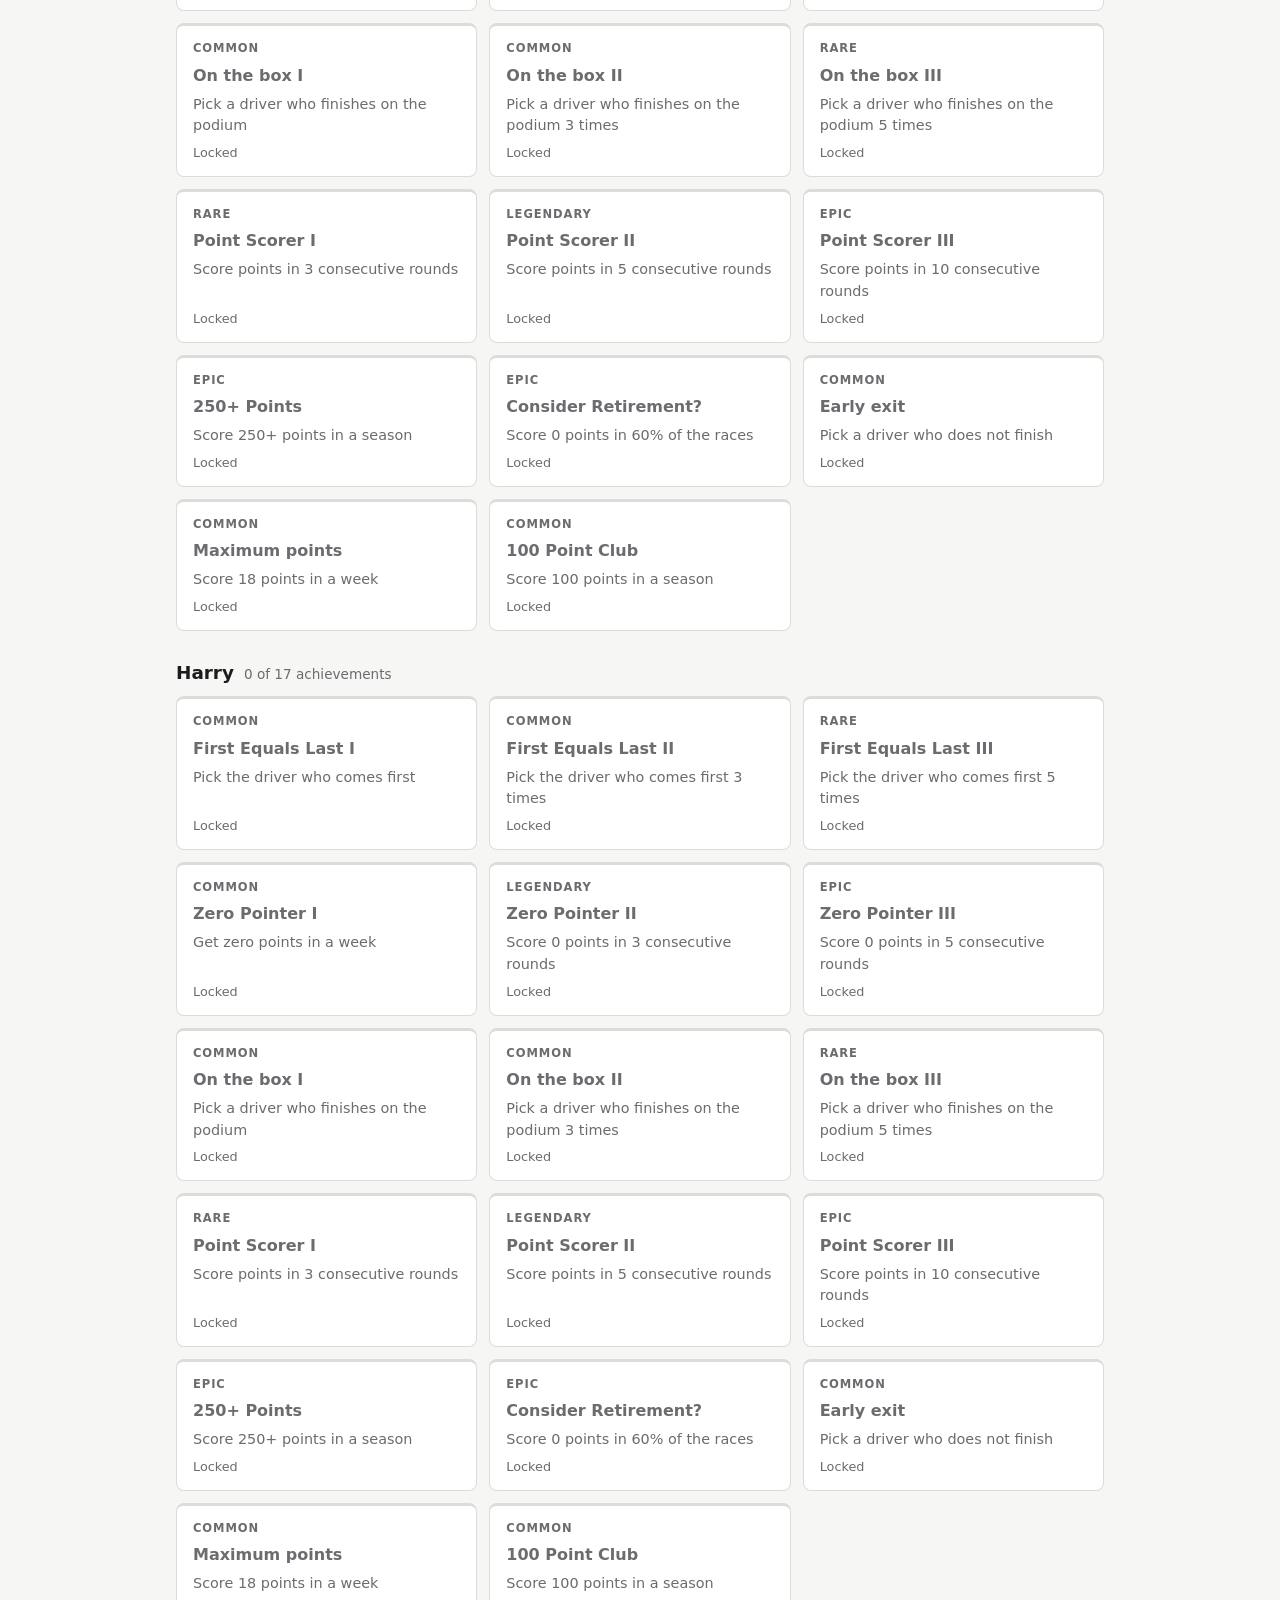
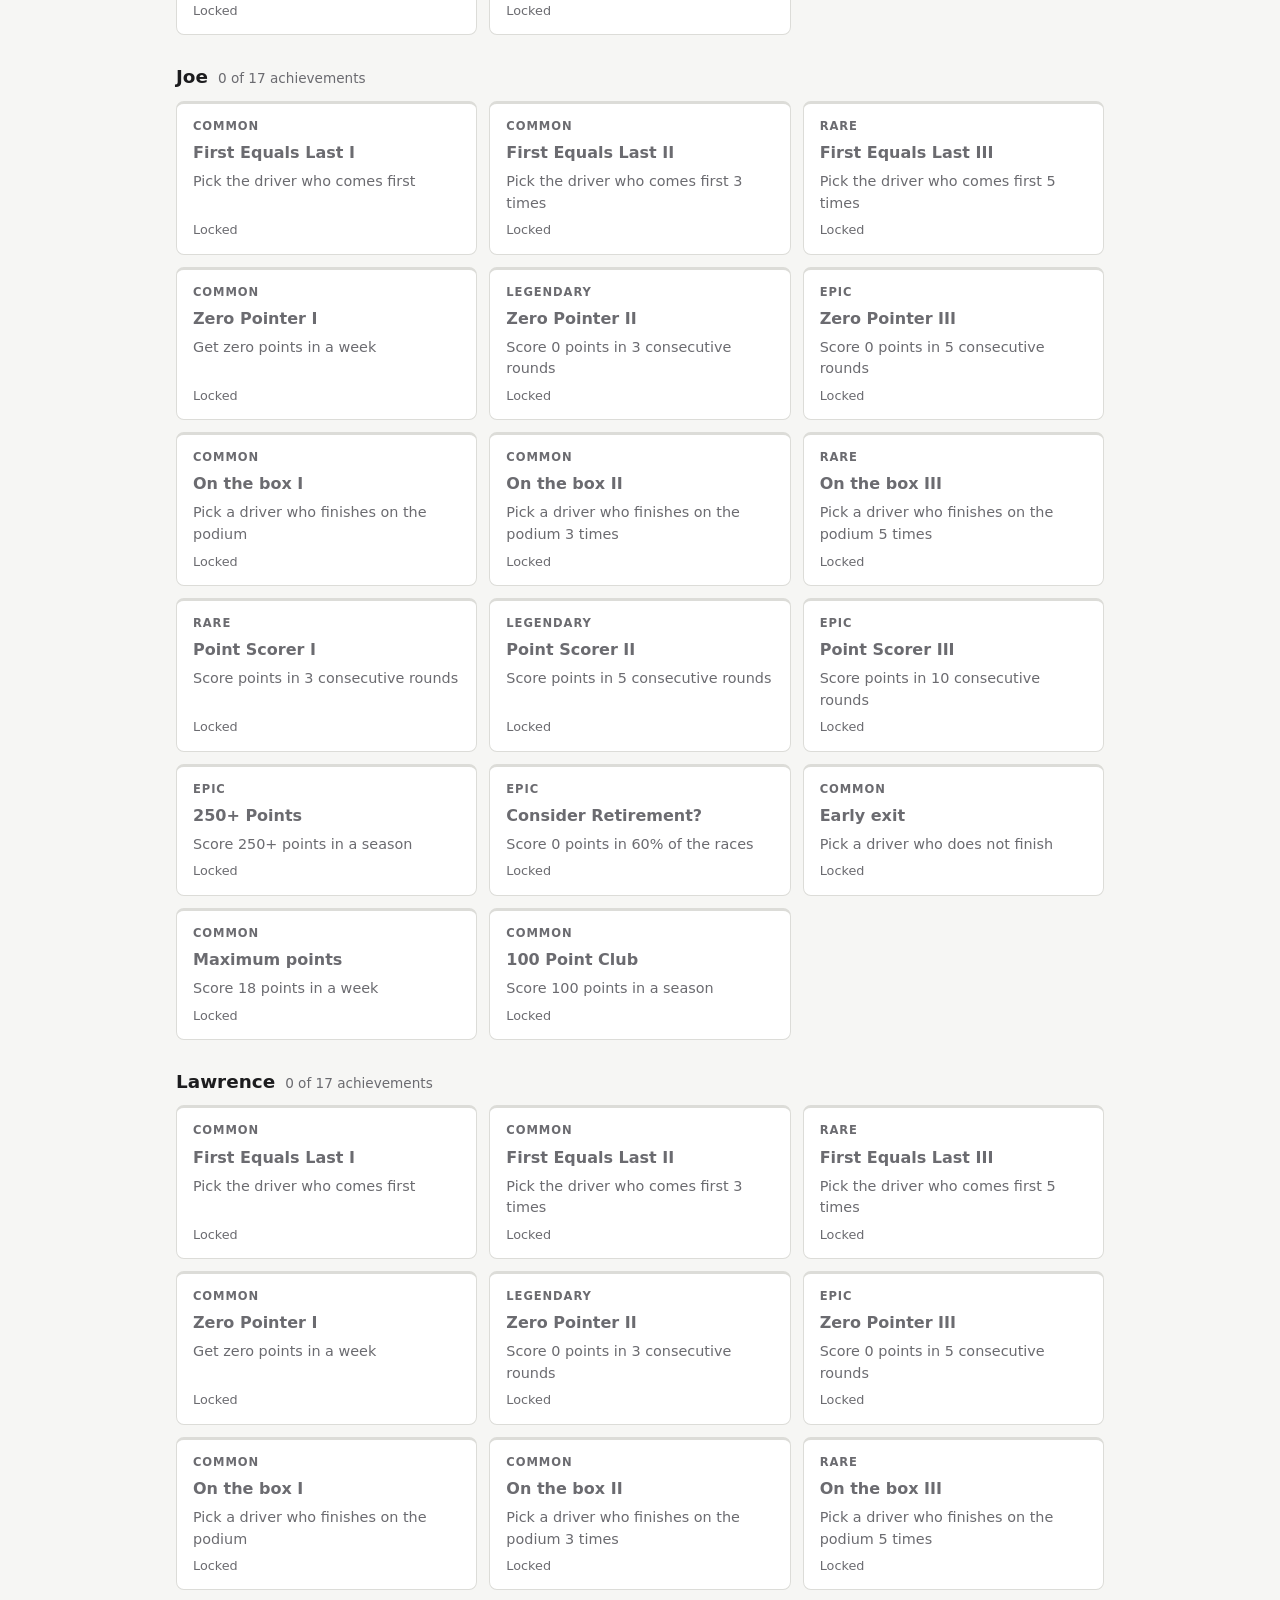
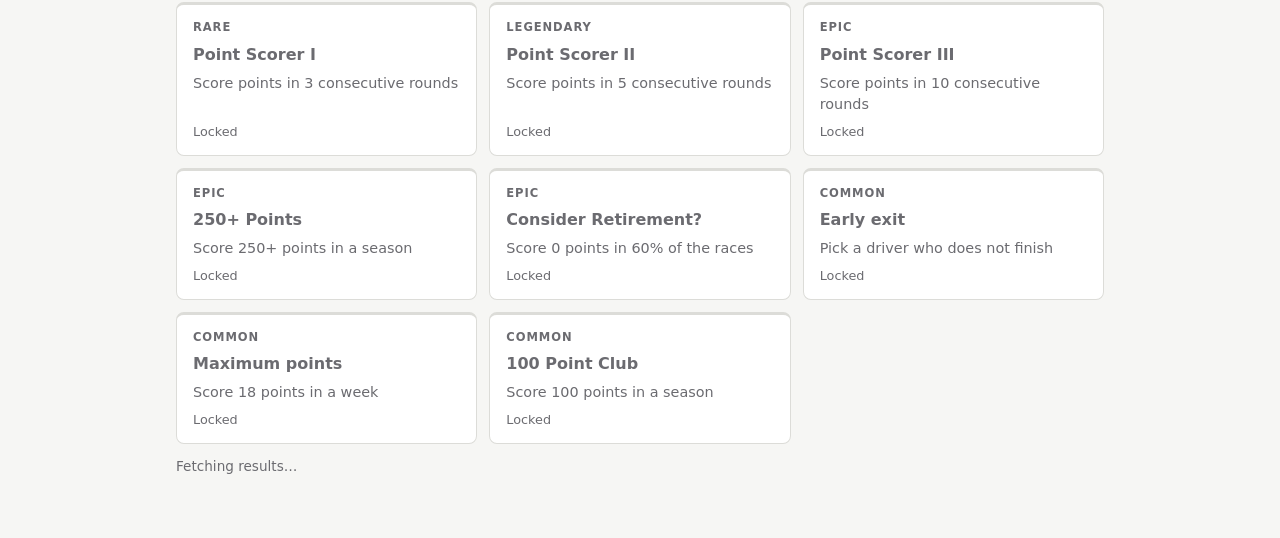
==== commit 66fb0a7e: "Add files via upload" ====
--- a/achievements.html
+++ b/achievements.html
@@ -30,24 +30,20 @@
 let defs = [];
 let lastList = '';
 
-// The "tier" column in achievements.csv is the rarity: common, rare, epic or legendary (1-4 also works).
-const TIER_NAMES = ['Common', 'Rare', 'Epic', 'Legendary'];
-const TIER_ALIASES = { common: 1, rare: 2, epic: 3, legendary: 4 };
-function tierOf(def) {
-  const v = (def.tier || '').trim().toLowerCase();
-  if (!v) return 0;
-  const n = TIER_ALIASES[v] || Number(v);
-  return n >= 1 ? Math.min(Math.round(n), 4) : 0;
-}
-const badTier = def => !!(def.tier || '').trim() && !tierOf(def);
+// The "tier" column in achievements.csv is the rarity. Listed here from lowest to highest.
+// Colours are the --common / --rare / --legendary / --epic variables at the top of style.css.
+const RARITIES = ['common', 'rare', 'legendary', 'epic'];
+const rarityOf = def => { const v = (def.tier || '').trim().toLowerCase(); return RARITIES.includes(v) ? v : ''; };
+const badTier = def => !!(def.tier || '').trim() && !rarityOf(def);
+const label = r => r.charAt(0).toUpperCase() + r.slice(1);
 
 function render(model) {
   const evals = evaluateAchievements(model, defs);
 
-  // Key for the tier colours that are actually used
-  const used = [...new Set(evals.map(ev => tierOf(ev.def)))].filter(Boolean).sort();
-  const key = used.map(t => `<span class="key"><i style="background:var(--tier-${t})"></i>${TIER_NAMES[t - 1]}</span>`).join('') +
-    (used.length && evals.some(ev => !tierOf(ev.def)) ? '<span class="key"><i style="background:var(--tier-single)"></i>No rarity</span>' : '');
+  // Key for the rarity colours that are actually used
+  const used = RARITIES.filter(r => evals.some(ev => rarityOf(ev.def) === r));
+  const key = used.map(r => `<span class="key"><i style="background:var(--${r})"></i>${label(r)}</span>`).join('') +
+    (used.length && evals.some(ev => !rarityOf(ev.def)) ? '<span class="key"><i style="background:var(--no-rarity)"></i>No rarity</span>' : '');
   const errors = evals.filter(ev => ev.error || badTier(ev.def))
     .map(ev => `<span class="flag">${esc(ev.def.name)}: ${esc(ev.error || 'unknown tier "' + ev.def.tier + '"')}</span>`).join('');
   $('summary').innerHTML = key + errors;
@@ -57,18 +53,18 @@
         let earnedCount = 0;
         const cards = evals.map((ev, i) => {
           const hit = ev.holders.find(h => h.player === t.player);
-          const tier = tierOf(ev.def);
+          const rarity = rarityOf(ev.def);
           let cls, meta;
           if (hit) {
             earnedCount++;
-            cls = tier ? 'tier-' + tier : '';
+            cls = rarity;
             meta = 'Earned' + (hit.at ? ' - ' + hit.at : '');
           } else {
             cls = 'locked';
             meta = 'Locked';
           }
           return `<article class="card ${cls}" style="--i:${i}">` +
-            (tier ? `<div class="rarity">${TIER_NAMES[tier - 1]}</div>` : '') +
+            (rarity ? `<div class="rarity">${label(rarity)}</div>` : '') +
             `<h3>${esc(ev.def.name)}</h3><p>${esc(ev.def.description || '')}</p>` +
             `<div class="meta">${esc(meta)}</div></article>`;
         }).join('');
--- a/style.css
+++ b/style.css
@@ -2,14 +2,15 @@
   --bg: #f6f6f4; --panel: #ffffff; --text: #1c1c1e; --muted: #6b6b70;
   --line: #dcdcd8; --accent: #c8102e; --warn: #9a6700; --warn-bg: #fff4d6; --chip: #eeeeea;
   --good: #1a7f37; --bad: #c62828; --max: #7b3fe4;
-  --tier-1: #2f9e6f; --tier-2: #2a7fd6; --tier-3: #8b5cf6; --tier-4: #d98a00; --tier-single: #5b6cff;
+  /* Achievement rarity colours: change these to restyle the cards */
+  --common: #2f9e6f; --rare: #2a7fd6; --legendary: #8b5cf6; --epic: #d98a00; --no-rarity: #5b6cff;
 }
 @media (prefers-color-scheme: dark) {
   :root {
     --bg: #151517; --panel: #1e1e21; --text: #ececee; --muted: #9a9aa0;
     --line: #333338; --accent: #ff4d63; --warn: #f0c040; --warn-bg: #3a3118; --chip: #2a2a2e;
     --good: #4cc26b; --bad: #ff6b6b; --max: #b794f6;
-    --tier-1: #4cc28f; --tier-2: #5aa2f0; --tier-3: #b794f6; --tier-4: #f0b429; --tier-single: #8c98ff;
+    --common: #4cc28f; --rare: #5aa2f0; --legendary: #b794f6; --epic: #f0b429; --no-rarity: #8c98ff;
   }
 }
 * { box-sizing: border-box; }
@@ -74,14 +75,14 @@
 .player-block h2 { display: flex; align-items: baseline; gap: 10px; margin: 0 0 10px; }
 .player-block h2 small { color: var(--muted); font-weight: 400; font-size: .85rem; }
 .cards { display: grid; grid-template-columns: repeat(auto-fill, minmax(240px, 1fr)); gap: 12px; }
-.card { --c: var(--tier-single); display: flex; flex-direction: column; gap: 6px; padding: 14px 16px;
+.card { --c: var(--no-rarity); display: flex; flex-direction: column; gap: 6px; padding: 14px 16px;
   background: color-mix(in srgb, var(--c) 7%, var(--panel)); border: 1px solid var(--line); border-top: 3px solid var(--c); border-radius: 8px;
   transition: transform .15s ease; animation: rise .4s ease backwards; animation-delay: calc(var(--i) * 40ms); }
 .card:hover { transform: translateY(-2px); }
-.card.tier-1 { --c: var(--tier-1); }
-.card.tier-2 { --c: var(--tier-2); }
-.card.tier-3 { --c: var(--tier-3); }
-.card.tier-4 { --c: var(--tier-4); }
+.card.common { --c: var(--common); }
+.card.rare { --c: var(--rare); }
+.card.legendary { --c: var(--legendary); }
+.card.epic { --c: var(--epic); }
 .card.locked { --c: var(--line); background: var(--panel); }
 .card.locked:hover { transform: none; }
 .card.locked h3 { color: var(--muted); }
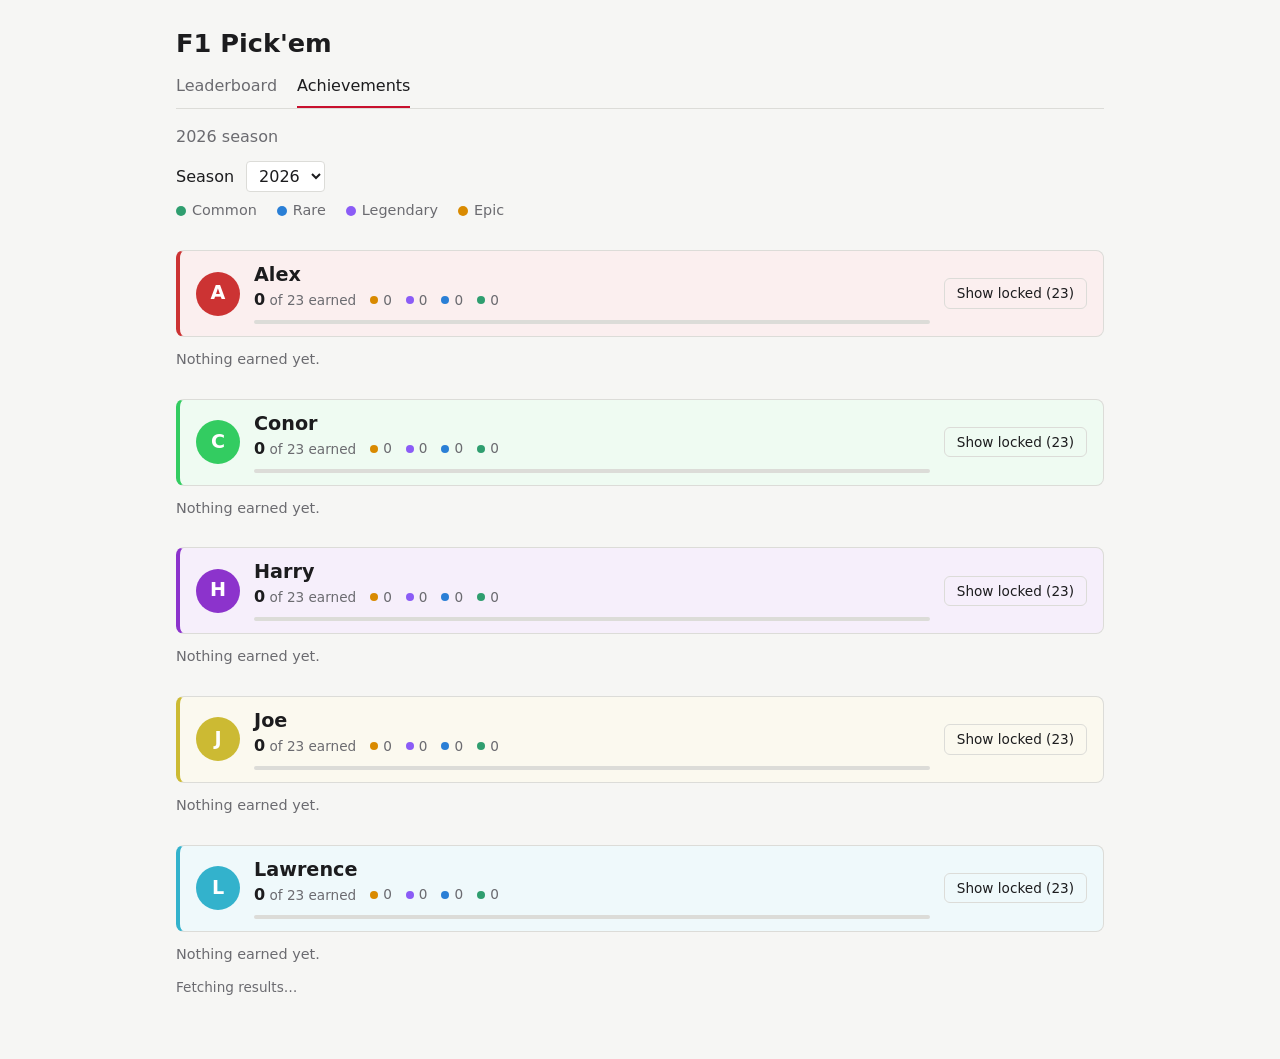
==== commit 85bea78a: "Add files via upload" ====
--- a/achievements.html
+++ b/achievements.html
@@ -29,6 +29,7 @@
 <script>
 let defs = [];
 let lastList = '';
+const showLocked = new Set();   // players whose locked achievements are expanded
 
 // The "tier" column in achievements.csv is the rarity. Listed here from lowest to highest.
 // Colours are the --common / --rare / --legendary / --epic variables at the top of style.css.
@@ -48,27 +49,40 @@
     .map(ev => `<span class="flag">${esc(ev.def.name)}: ${esc(ev.error || 'unknown tier "' + ev.def.tier + '"')}</span>`).join('');
   $('summary').innerHTML = key + errors;
 
+  // Players alphabetical. Within a player: earned first, then by rarity (highest first), then CSV order.
+  const players = [...model.players].sort((a, b) => a.localeCompare(b, undefined, { sensitivity: 'base' }));
+  const rank = r => RARITIES.indexOf(r);   // no rarity = -1, so it sorts last
+
   const html = evals.length
-    ? model.totals.map(t => {
-        let earnedCount = 0;
-        const cards = evals.map((ev, i) => {
-          const hit = ev.holders.find(h => h.player === t.player);
-          const rarity = rarityOf(ev.def);
-          let cls, meta;
-          if (hit) {
-            earnedCount++;
-            cls = rarity;
-            meta = 'Earned' + (hit.at ? ' - ' + hit.at : '');
-          } else {
-            cls = 'locked';
-            meta = 'Locked';
-          }
-          return `<article class="card ${cls}" style="--i:${i}">` +
-            (rarity ? `<div class="rarity">${label(rarity)}</div>` : '') +
-            `<h3>${esc(ev.def.name)}</h3><p>${esc(ev.def.description || '')}</p>` +
+    ? players.map(player => {
+        const items = evals.map((ev, i) => ({ ev, i, rarity: rarityOf(ev.def), hit: ev.holders.find(h => h.player === player) }));
+        items.sort((a, b) => (!!b.hit - !!a.hit) || (rank(b.rarity) - rank(a.rarity)) || (a.i - b.i));
+
+        const earned = items.filter(x => x.hit).length;
+        const locked = items.length - earned;
+        const open = showLocked.has(player);
+        const color = playerColor(model.players.indexOf(player));
+        const pills = [...used].reverse().map(r => {
+          const n = items.filter(x => x.hit && x.rarity === r).length;
+          return `<span class="rpill" style="--c:var(--${r})" title="${label(r)}"><i></i>${n}<span class="sr"> ${r}</span></span>`;
+        }).join('');
+
+        const cards = items.map((x, idx) => {
+          const meta = x.hit ? 'Earned' + (x.hit.at ? ' - ' + x.hit.at : '') : 'Locked';
+          return `<article class="card ${x.hit ? x.rarity : 'locked'}" style="--i:${idx}">` +
+            (x.rarity ? `<div class="rarity">${label(x.rarity)}</div>` : '') +
+            `<h3>${esc(x.ev.def.name)}</h3><p>${esc(x.ev.def.description || '')}</p>` +
             `<div class="meta">${esc(meta)}</div></article>`;
         }).join('');
-        return `<section class="player-block"><h2>${esc(t.player)}<small>${earnedCount} of ${evals.length} achievements</small></h2>` +
+
+        return `<section class="player-block${open ? ' show-locked' : ''}" style="--p:${color}">` +
+          `<header class="phead"><div class="avatar" aria-hidden="true">${esc([...player][0].toUpperCase())}</div>` +
+          `<div class="pinfo"><h2>${esc(player)}</h2>` +
+          `<div class="pmeta"><span><strong>${earned}</strong> of ${items.length} earned</span>${pills}</div>` +
+          `<div class="meter" aria-hidden="true"><i style="width:${(earned / items.length * 100).toFixed(0)}%"></i></div></div>` +
+          (locked ? `<button type="button" class="toggle" data-p="${esc(player)}" data-n="${locked}" aria-pressed="${open}">${open ? 'Hide locked' : 'Show locked (' + locked + ')'}</button>` : '') +
+          `</header>` +
+          (earned ? '' : '<p class="none">Nothing earned yet.</p>') +
           `<div class="cards">${cards}</div></section>`;
       }).join('')
     : `<p class="empty">No achievements yet. Add rows to ${FILES.achievements}.</p>`;
@@ -77,6 +91,17 @@
   if (html !== lastList) { $('list').innerHTML = html; lastList = html; }
   setTimeout(() => document.body.classList.add('seen'), 1000);
 }
+
+// Show / hide a player's locked achievements without re-rendering.
+$('list').addEventListener('click', e => {
+  const b = e.target.closest('button.toggle');
+  if (!b) return;
+  const p = b.dataset.p, on = !showLocked.has(p);
+  on ? showLocked.add(p) : showLocked.delete(p);
+  b.closest('.player-block').classList.toggle('show-locked', on);
+  b.setAttribute('aria-pressed', on);
+  b.textContent = on ? 'Hide locked' : 'Show locked (' + b.dataset.n + ')';
+});
 
 (async function init() {
   try {
--- a/style.css
+++ b/style.css
@@ -71,9 +71,27 @@
 .summary { display: flex; flex-wrap: wrap; align-items: center; gap: 6px 20px; margin: 0 0 8px; color: var(--muted); font-size: .9rem; }
 .key { display: inline-flex; align-items: center; gap: 6px; }
 .key i { width: 10px; height: 10px; border-radius: 50%; display: inline-block; }
-.player-block { margin-top: 28px; }
-.player-block h2 { display: flex; align-items: baseline; gap: 10px; margin: 0 0 10px; }
-.player-block h2 small { color: var(--muted); font-weight: 400; font-size: .85rem; }
+.player-block { --p: var(--accent); margin-top: 28px; }
+.phead { display: flex; align-items: center; flex-wrap: wrap; gap: 8px 14px; padding: 12px 16px; margin-bottom: 12px;
+  background: color-mix(in srgb, var(--p) 8%, var(--panel)); border: 1px solid var(--line); border-left: 4px solid var(--p); border-radius: 8px; }
+.avatar { flex: none; width: 44px; height: 44px; border-radius: 50%; display: grid; place-items: center;
+  background: var(--p); color: #fff; font-weight: 700; font-size: 1.2rem; }
+.pinfo { flex: 1; min-width: 180px; }
+.pinfo h2 { margin: 0; font-size: 1.2rem; line-height: 1.2; }
+.pmeta { display: flex; flex-wrap: wrap; align-items: center; gap: 2px 14px; margin-top: 2px; color: var(--muted); font-size: .85rem; }
+.pmeta strong { color: var(--text); font-size: 1rem; font-variant-numeric: tabular-nums; }
+.rpill { display: inline-flex; align-items: center; gap: 5px; font-variant-numeric: tabular-nums; }
+.rpill i { width: 8px; height: 8px; border-radius: 50%; background: var(--c); display: inline-block; }
+.sr { position: absolute; width: 1px; height: 1px; overflow: hidden; clip-path: inset(50%); white-space: nowrap; }
+.meter { height: 4px; margin-top: 8px; border-radius: 2px; background: var(--line); overflow: hidden; }
+.meter i { display: block; height: 100%; background: var(--p); }
+.toggle { font: inherit; font-size: .85rem; padding: 4px 12px; background: none; color: var(--text);
+  border: 1px solid var(--line); border-radius: 6px; cursor: pointer; }
+.toggle:hover { border-color: var(--p); }
+.toggle[aria-pressed="true"] { background: var(--chip); }
+.player-block:not(.show-locked) .card.locked { display: none; }
+.player-block.show-locked .none { display: none; }
+.none { margin: 0; color: var(--muted); font-size: .9rem; }
 .cards { display: grid; grid-template-columns: repeat(auto-fill, minmax(240px, 1fr)); gap: 12px; }
 .card { --c: var(--no-rarity); display: flex; flex-direction: column; gap: 6px; padding: 14px 16px;
   background: color-mix(in srgb, var(--c) 7%, var(--panel)); border: 1px solid var(--line); border-top: 3px solid var(--c); border-radius: 8px;
